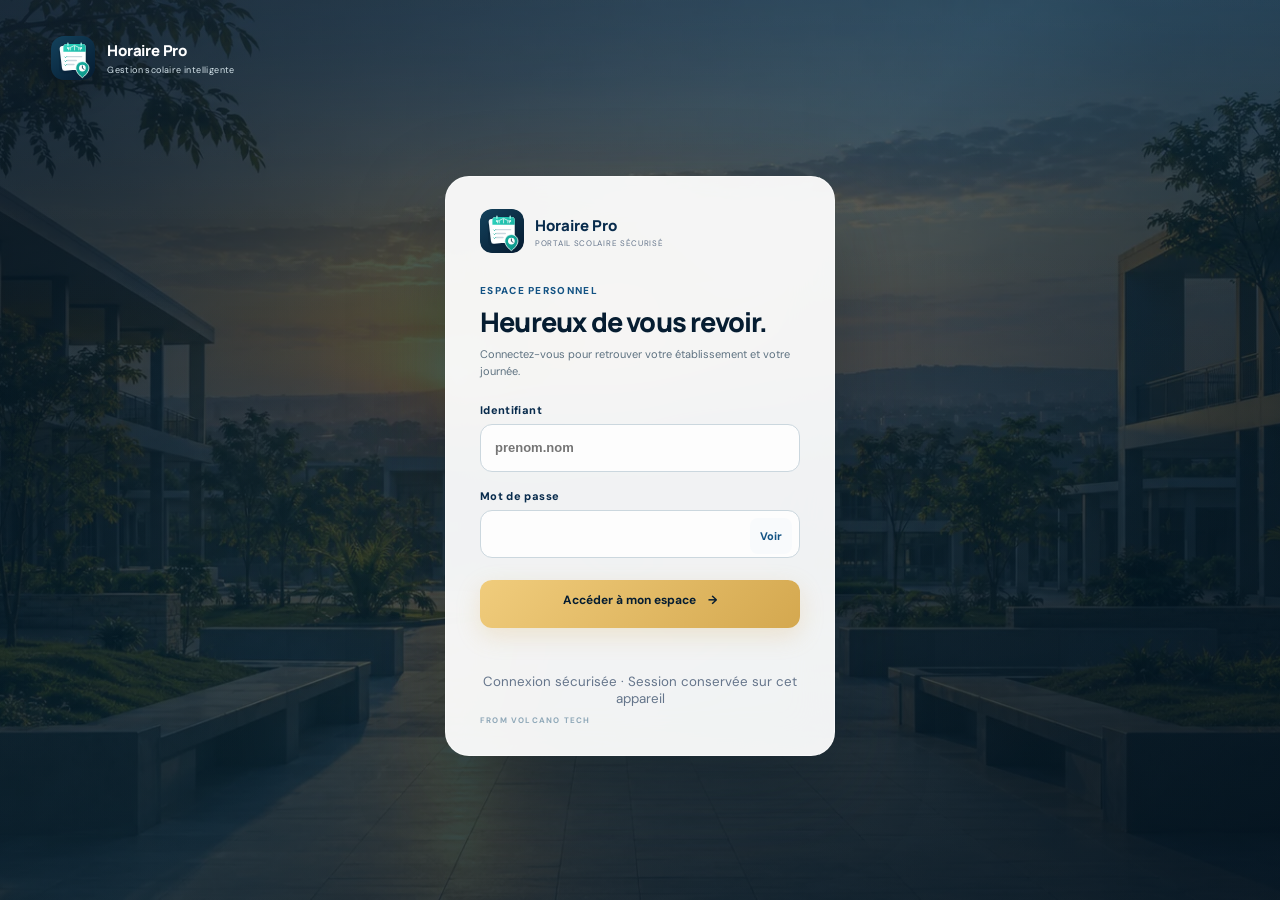
==== index.html @ 617048de "Refresh live inventory balances" ====
<!doctype html>
<html lang="fr">
<head>
  <meta charset="utf-8">
  <meta name="viewport" content="width=device-width, initial-scale=1, viewport-fit=cover">
  <meta name="theme-color" content="#0b3347">
  <meta name="description" content="Horaire Pro accompagne les établissements scolaires dans le suivi sécurisé des horaires, des enseignants et de l’intendance.">
  <meta name="robots" content="index,follow,max-image-preview:large">
  <link rel="canonical" href="https://horairepro.de/">
  <meta property="og:type" content="website">
  <meta property="og:locale" content="fr_CD">
  <meta property="og:site_name" content="Horaire Pro">
  <meta property="og:title" content="Horaire Pro · Gestion scolaire intelligente">
  <meta property="og:description" content="Horaires scolaires, suivi des enseignants et intendance dans une plateforme sécurisée.">
  <meta property="og:url" content="https://horairepro.de/">
  <meta property="og:image" content="https://horairepro.de/assets/login-campus-v1.webp">
  <meta name="twitter:card" content="summary_large_image">
  <title>Horaire Pro</title>
  <script>
    window.__pwaPageOpenedAt = Date.now();
    window.__pwaInstallPrompt = null;
    window.addEventListener("beforeinstallprompt", function (event) {
      event.preventDefault();
      window.__pwaInstallPrompt = event;
      window.dispatchEvent(new Event("horairepro-install-ready"));
    });
    window.addEventListener("appinstalled", function () { window.__pwaInstallPrompt = null; });
  </script>
  <link rel="icon" href="assets/favicon.svg" type="image/svg+xml">
  <link rel="manifest" href="manifest-v2.webmanifest">
  <link rel="stylesheet" href="assets/styles.css?v=25">
  <link rel="stylesheet" href="assets/intendance.css?v=26">
  <script type="application/ld+json">{"@context":"https://schema.org","@type":"SoftwareApplication","name":"Horaire Pro","url":"https://horairepro.de/","applicationCategory":"EducationalApplication","operatingSystem":"Web, Android, Windows, iOS","description":"Plateforme sécurisée de gestion des horaires scolaires et de l’intendance."}</script>
</head>
<body>
  <section class="loading-screen" id="loading-screen" aria-live="polite">
    <div class="loading-brand"><img src="assets/horaire-pro-logo.svg" alt=""><strong>Horaire Pro</strong><span>Préparation de votre espace…</span><i></i><small>From Volcano Tech</small></div>
  </section>

  <section class="auth-screen" id="auth-screen" hidden>
    <div class="auth-atmosphere" aria-hidden="true"></div>
    <div class="auth-corner-brand"><img src="assets/horaire-pro-logo.svg" alt=""><span><strong>Horaire Pro</strong><small>Gestion scolaire intelligente</small></span></div>
    <form class="login-card" id="login-form">
      <div class="login-brand-lockup"><img src="assets/horaire-pro-logo.svg" alt=""><div><strong>Horaire Pro</strong><small>Portail scolaire sécurisé</small></div></div>
      <span class="eyebrow">Espace personnel</span>
      <h2>Heureux de vous revoir.</h2>
      <p>Connectez-vous pour retrouver votre établissement et votre journée.</p>
      <label for="login-id">Identifiant</label>
      <input id="login-id" name="login" autocomplete="username" autocapitalize="none" placeholder="prenom.nom" required>
      <label for="login-password">Mot de passe</label>
      <div class="password-field">
        <input id="login-password" name="password" type="password" autocomplete="current-password" required>
        <button id="password-toggle" type="button" aria-label="Afficher le mot de passe">Voir</button>
      </div>
      <button class="primary-button wide login-button" type="submit">Accéder à mon espace <span>→</span></button>
      <div class="login-status" id="login-status" role="status" aria-live="polite"></div>
      <small class="privacy-note">Connexion sécurisée · Session conservée sur cet appareil</small>
      <small class="volcano-signature login-signature">From Volcano Tech</small>
    </form>
  </section>

  <div class="app-shell" id="app-shell" hidden>
    <aside class="sidebar" id="sidebar">
      <a class="brand" href="#dashboard" aria-label="Accueil">
        <span class="brand-mark" aria-hidden="true"><img src="assets/horaire-pro-logo.svg" alt=""></span>
        <span><strong>Horaire Pro</strong><small id="brand-context">Portail scolaire</small></span>
      </a>

      <label class="school-switcher" id="school-switcher-wrap" hidden>
        <span>Établissement actif</span>
        <select id="school-switcher" aria-label="Changer d’établissement"></select>
      </label>

      <div class="workspace-switcher" id="workspace-switcher" hidden aria-label="Choisir l’espace de travail">
        <span>Votre espace</span>
        <div><button type="button" data-workspace="teacher">♙ Professeur</button><button type="button" data-workspace="direction">◆ Direction</button></div>
      </div>

      <nav class="main-nav" aria-label="Navigation principale">
        <a href="#dashboard" data-view="dashboard" class="active"><span>⌂</span> Tableau de bord</a>
        <a href="#agenda" data-view="agenda" data-multi-school hidden data-schedule-access><span>▤</span> Agenda multi-écoles</a>
        <a href="#classes" data-view="classes" data-full-schedule data-schedule-access><span>▦</span> Horaire des classes</a>
        <a href="#teachers" data-view="teachers" data-schedule-access><span>♙</span> <b id="teacher-nav-label">Horaire des enseignants</b></a>
        <a href="#operations" data-view="operations" data-operations data-schedule-access><span>◉</span> Centre en direct</a>
        <a href="#changes" data-view="changes" data-scheduler data-schedule-access><span>⇄</span> Changements</a>
        <a href="#announcements" data-view="announcements"><span>◈</span> Annonces <b class="nav-badge" id="announcement-nav-badge" hidden>0</b></a>
        <a href="#assistant" data-view="assistant" data-schedule-access><span>✦</span> Assistant horaire</a>
        <a href="#stats" data-view="stats" data-management data-schedule-access><span>▥</span> Statistiques</a>
        <a href="#intendance" data-view="intendance" data-intendance hidden><span>◫</span> Intendance</a>
        <a href="#accounts" data-view="accounts" data-account-manager-only><span>◎</span> Comptes</a>
        <a href="#history" data-view="history" data-history data-schedule-access><span>◴</span> Années et versions</a>
        <a href="#documents" data-view="documents" data-management data-schedule-access><span>▤</span> Documents officiels</a>
        <a href="#settings" data-view="settings"><span>⚙</span> Paramètres</a>
      </nav>

      <div class="sidebar-footer">
        <div class="account-card">
          <span class="account-avatar" id="account-avatar">U</span>
          <span><strong id="account-name">Utilisateur</strong><small id="account-role">Compte sécurisé</small></span>
        </div>
        <button class="logout-button" id="logout-button" type="button">Se déconnecter</button>
        <button class="theme-button" id="theme-toggle" type="button" aria-label="Changer le thème">◐ <span>Mode sombre</span></button>
        <small id="sidebar-school-name">Établissement</small>
        <small class="volcano-signature">From Volcano Tech</small>
      </div>
    </aside>
    <button class="sidebar-backdrop" id="sidebar-backdrop" type="button" aria-label="Fermer le menu" hidden></button>

    <main class="main-content">
      <header class="topbar">
        <button class="menu-button" id="menu-button" type="button" aria-label="Ouvrir le menu">☰</button>
        <div class="topbar-title">
          <span class="eyebrow">Portail officiel</span>
          <h1 id="page-title">Tableau de bord</h1>
        </div>
        <label class="topbar-school-switcher" id="topbar-school-switcher-wrap" hidden>
          <span>Établissement</span>
          <select id="topbar-school-switcher" aria-label="Changer l’établissement actif"></select>
        </label>
        <div class="topbar-actions">
          <label class="global-search">
            <span aria-hidden="true">⌕</span>
            <input id="global-search" type="search" placeholder="Rechercher une classe ou un professeur…" autocomplete="off">
            <div class="search-results" id="search-results" hidden></div>
          </label>
          <button class="top-action" id="install-app-button" type="button" title="Installer l’application" hidden>＋<span>Installer</span></button>
          <button class="notification-button" id="notification-button" type="button" aria-label="Voir les notifications">◈<b id="notification-count" hidden>0</b></button>
          <div class="date-chip"><span id="today-label">Aujourd’hui</span><strong id="clock">--:--</strong></div>
        </div>
      </header>

      <div class="content-wrap">
        <div class="connectivity-banner" id="connectivity-banner" hidden></div>
        <section class="view active" id="view-dashboard" aria-labelledby="page-title">
          <div class="hero-card">
            <div class="hero-copy">
              <span class="hero-kicker"><i></i> Horaire officiel publié</span>
              <h2>Une semaine scolaire claire,<br><em>accessible partout.</em></h2>
              <p>Consultez les cours par classe ou par enseignant, suivez la période en cours et téléchargez les documents certifiés.</p>
              <div class="hero-actions">
                <button class="primary-button" id="primary-schedule-button" data-go="classes">Voir les horaires</button>
                <button class="secondary-button" data-go="documents" data-management>Documents PDF</button>
              </div>
            </div>
            <div class="hero-orbit" aria-hidden="true">
              <div class="orbit-ring ring-one"></div><div class="orbit-ring ring-two"></div>
              <div class="hero-badge"><span>2026</span><strong>2027</strong><small>Année scolaire</small></div>
            </div>
          </div>

          <div id="smart-focus" class="smart-focus"></div>


          <div class="stats-grid" id="stats-grid"></div>

          <div id="dashboard-alerts"></div>

          <article class="dashboard-module-card dashboard-intendance-card" id="dashboard-intendance-summary" hidden>
            <div class="dashboard-module-head"><div><span class="eyebrow">Intendance en direct</span><h3>Stocks et patrimoine</h3><p>Les indicateurs utiles de l’établissement, actualisés depuis le registre.</p></div><span class="dashboard-module-icon" aria-hidden="true">◫</span></div>
            <div id="dashboard-intendance-content" class="dashboard-module-content"><div class="dashboard-module-loading">Chargement des données d’intendance…</div></div>
            <footer><span>Consultation selon vos droits d’accès</span><button class="primary-button" type="button" data-go="intendance">Ouvrir l’Intendance</button></footer>
          </article>

          <article class="dashboard-module-card dashboard-hr-card" id="dashboard-hr-summary" hidden>
            <div class="dashboard-module-head"><div><span class="eyebrow">Suivi des enseignants</span><h3>Services attendus aujourd’hui</h3><p>Heures d’arrivée et de sortie prévues selon l’horaire officiel.</p></div><span class="dashboard-module-icon" aria-hidden="true">♙</span></div>
            <div id="dashboard-hr-content" class="dashboard-module-content"></div>
            <footer><span>Base de vérification pour le registre papier</span><button class="primary-button" type="button" data-go="teachers">Consulter les enseignants</button></footer>
          </article>

          <div class="dashboard-grid">
            <article class="panel live-panel">
              <div class="panel-heading">
                <div><span class="eyebrow">En direct</span><h3>Situation actuelle</h3></div>
                <span class="live-pill" id="live-pill"><i></i> Actualisé</span>
              </div>
              <div id="live-content" class="live-content"></div>
            </article>

            <article class="panel quick-panel" data-full-schedule>
              <div class="panel-heading"><div><span class="eyebrow">Accès rapide</span><h3>Consulter un horaire</h3></div></div>
              <div class="segmented" role="tablist">
                <button class="active" data-quick-type="class" type="button">Classe</button>
                <button data-quick-type="teacher" type="button">Enseignant</button>
              </div>
              <label class="select-label" for="quick-select">Sélection</label>
              <select id="quick-select"></select>
              <button class="primary-button wide" id="quick-open" type="button">Ouvrir l’horaire <span>→</span></button>
            </article>
          </div>

          <article class="panel week-preview">
            <div class="panel-heading">
              <div><span class="eyebrow">Vue d’ensemble</span><h3>Repères de la semaine</h3></div>
              <span class="muted" id="week-range"></span>
            </div>
            <div class="day-strip" id="day-strip"></div>
          </article>
        </section>

        <section class="view" id="view-agenda" data-multi-school hidden>
          <div class="section-intro">
            <div><span class="eyebrow">Tous vos établissements</span><h2>Agenda multi-écoles</h2><p>Consultez vos cours CAT et APN dans une chronologie unique, sans modifier l’établissement actif.</p></div>
          </div>
          <article class="panel platform-agenda" id="platform-agenda" hidden>
            <div class="platform-agenda-head">
              <div><span class="eyebrow">Vue personnelle multi-écoles</span><h3 id="agenda-date-title">Aujourd’hui</h3></div>
              <div class="date-navigation"><button id="agenda-prev" type="button" aria-label="Jour précédent">←</button><button id="agenda-today" type="button">Aujourd’hui</button><button id="agenda-next" type="button" aria-label="Jour suivant">→</button><button id="agenda-week" type="button">Semaine</button></div>
            </div>
            <div class="agenda-filter"><label>Filtrer l’agenda<select id="agenda-school-filter"><option value="all">Toutes les écoles</option></select></label><span id="agenda-sync-state"></span></div>
            <div id="aggregate-agenda-list" class="aggregate-agenda-list"></div>
          </article>
        </section>

        <section class="view" id="view-operations" data-operations>
          <div class="section-intro">
            <div><span class="eyebrow">Pilotage en temps réel</span><h2>Centre des opérations</h2><p>Visualisez les cours en cours, les enseignants disponibles et les changements du jour.</p></div>
            <span class="live-pill"><i></i> Données actualisées</span>
          </div>
          <div id="operations-kpis" class="stats-grid"></div>
          <div class="operations-layout">
            <article class="panel"><div class="panel-heading"><div><span class="eyebrow">Maintenant</span><h3>Activité de l’école</h3></div><span id="operations-period" class="period-badge"></span></div><div id="operations-live-grid" class="operations-grid"></div></article>
            <article class="panel"><div class="panel-heading"><div><span class="eyebrow">Disponibilités</span><h3>Enseignants libres</h3></div></div><div id="available-teachers" class="chip-cloud"></div></article>
          </div>
          <article class="panel timeline-panel"><div class="panel-heading"><div><span class="eyebrow">Aujourd’hui</span><h3>Chronologie des périodes</h3></div></div><div id="operations-timeline" class="operations-timeline"></div></article>
        </section>

        <section class="view" id="view-changes" data-scheduler>
          <div class="section-intro">
            <div><span class="eyebrow">Moteur de contrôle</span><h2>Changements intelligents</h2><p>Déplacez ou annulez une séance datée avec vérification automatique des collisions.</p></div>
            <span class="smart-badge">✦ Vérification instantanée</span>
          </div>
          <div class="changes-layout">
            <form class="panel smart-form" id="change-form">
              <div class="panel-heading"><div><span class="eyebrow">Nouvelle opération</span><h3>Simuler un changement</h3></div></div>
              <label>Rechercher un cours<input id="change-search" type="search" placeholder="Professeur, matière ou classe…"></label>
              <label>Séance source<select id="change-source" required></select></label>
              <div class="form-grid">
                <label>Date d’application<input id="change-date" type="date" required></label>
                <label>Action<select id="change-type"><option value="move">Déplacer</option><option value="cancel">Annuler</option></select></label>
                <label data-move-field>Nouveau jour<select id="change-day"></select></label>
                <label data-move-field>Nouvelle période<select id="change-period"></select></label>
              </div>
              <label>Motif<textarea id="change-reason" rows="3" placeholder="Réunion, indisponibilité, activité scolaire…"></textarea></label>
              <div class="form-actions"><button class="secondary-ink-button" id="analyze-change" type="button">Analyser</button><button class="primary-button" id="publish-change" type="submit" disabled>Publier le changement</button></div>
              <div id="change-analysis" class="analysis-box"></div>
            </form>
            <article class="panel"><div class="panel-heading"><div><span class="eyebrow">Registre</span><h3>Changements publiés</h3></div></div><div id="changes-list" class="activity-list"></div></article>
          </div>
        </section>

        <section class="view" id="view-announcements">
          <div class="section-intro">
            <div><span class="eyebrow">Communication scolaire</span><h2>Annonces et alertes</h2><p>Les informations qui vous concernent, avec confirmation de lecture.</p></div>
          </div>
          <form class="panel announcement-composer" id="announcement-form" data-scheduler>
            <div class="panel-heading"><div><span class="eyebrow">Direction</span><h3>Publier une annonce</h3></div></div>
            <div class="form-grid three"><label>Titre<input id="announcement-title" maxlength="140" required></label><label>Priorité<select id="announcement-level"><option value="info">Information</option><option value="important">Important</option><option value="urgent">Urgent</option></select></label><label>Destinataires<select id="announcement-audience"><option value="all">Tout le personnel</option><option value="teachers">Enseignants</option><option value="direction">Direction</option><option value="teacher">Un enseignant</option></select></label></div>
            <label id="announcement-teacher-wrap" hidden>Enseignant<select id="announcement-teacher"></select></label>
            <label>Message<textarea id="announcement-body" rows="4" maxlength="3000" required></textarea></label>
            <div class="form-actions"><button class="primary-button" type="submit">Publier maintenant</button></div>
          </form>
          <div id="announcements-list" class="announcement-grid"></div>
        </section>

        <section class="view" id="view-assistant">
          <div class="assistant-shell">
            <div class="assistant-hero"><span class="assistant-mark">✦</span><span class="eyebrow">Assistant contextuel</span><h2>Votre horaire répond.</h2><p>Cours actuel, prochaine séance, journée complète, disponibilités, annonces et changements publiés.</p></div>
            <div id="assistant-messages" class="assistant-messages"><div class="assistant-message bot"><span>✦</span><p>Bonjour. Je lis directement votre horaire publié. Essayez <strong>« Mon programme aujourd’hui »</strong>, <strong>« Mon prochain cours »</strong> ou <strong>« Mes changements »</strong>.</p></div></div>
            <div class="assistant-suggestions" id="assistant-suggestions"></div>
            <form id="assistant-form" class="assistant-input"><input id="assistant-query" autocomplete="off" placeholder="Posez votre question sur l’horaire…"><button type="submit">Envoyer <span>→</span></button></form>
          </div>
        </section>

        <section class="view" id="view-stats" data-management>
          <div class="section-intro"><div><span class="eyebrow">Analyse pédagogique</span><h2>Statistiques intelligentes</h2><p>Une lecture claire des charges, des journées et des regroupements.</p></div><button class="secondary-ink-button" id="export-stats" type="button">Exporter CSV</button></div>
          <div id="stats-kpis" class="stats-grid"></div>
          <div class="analytics-grid"><article class="panel"><div class="panel-heading"><div><span class="eyebrow">Enseignants</span><h3>Charges hebdomadaires</h3></div></div><div id="teacher-load-chart" class="bar-chart"></div></article><article class="panel"><div class="panel-heading"><div><span class="eyebrow">Semaine</span><h3>Activité par jour</h3></div></div><div id="day-load-chart" class="bar-chart"></div></article></div>
        </section>

        <section class="view" id="view-accounts" data-account-manager-only>
          <div class="section-intro"><div><span class="eyebrow">Sécurité</span><h2>Comptes et accès</h2><p>Contrôlez les accès sans exposer les mots de passe.</p></div><span class="security-chip">● RLS actif</span></div>
          <div class="account-kpis" id="account-kpis"></div>
          <form class="panel smart-form membership-form" id="membership-form"><div class="panel-heading"><div><span class="eyebrow">Nouvelle adhésion</span><h3>Inviter ou associer une personne</h3></div></div><div class="form-grid"><label>Adresse email<input id="membership-email" type="email" required></label><label>Nom complet<input id="membership-name" required></label><label>Référence enseignant<input id="membership-teacher-ref" placeholder="Obligatoire seulement pour un enseignant"></label><label>Fonction dans l’école<input id="membership-position" placeholder="Ex. Préfet, DE"></label></div><fieldset class="role-checks"><legend>Rôles dans cette école</legend><label><input type="checkbox" name="membership-role" value="teacher"> Enseignant — horaire personnel</label><label><input type="checkbox" name="membership-role" value="direction"> Direction — pilotage complet</label><label><input type="checkbox" name="membership-role" value="admin"> Admin — comptes et sécurité</label><label><input type="checkbox" name="membership-role" value="scheduler"> Planificateur — changements d’horaire</label><label><input type="checkbox" name="membership-role" value="viewer"> Consultation — horaires en lecture seule</label><label><input type="checkbox" name="membership-role" value="intendant"> Intendant — gestion des stocks et du patrimoine</label><label><input type="checkbox" name="membership-role" value="intendance_viewer"> Suivi Intendance — lecture seule</label></fieldset><div class="form-actions"><button class="primary-button" type="submit">Envoyer l’invitation</button><span id="membership-status"></span></div></form>
          <form class="panel smart-form membership-form" id="school-form" data-system-admin-only hidden><div class="panel-heading"><div><span class="eyebrow">Plateforme</span><h3>Ajouter un établissement</h3></div></div><div class="form-grid"><label>Nom officiel<input id="school-name" required></label><label>Nom court<input id="school-short-name" maxlength="20" required></label><label>Adresse<input id="school-address"></label><label>Première année scolaire<input id="school-year-label" placeholder="2027-2028"></label><label>Début<input id="school-year-start" type="date"></label><label>Fin<input id="school-year-end" type="date"></label></div><div class="form-actions"><button class="primary-button" type="submit">Créer l’établissement</button><span id="school-form-status"></span></div></form>
          <article class="panel"><div class="account-toolbar"><input id="account-search" type="search" placeholder="Rechercher un compte…"><select id="account-role-filter" aria-label="Filtrer par rôle"><option value="">Tous les rôles</option><option value="teacher">Enseignants</option><option value="direction">Direction</option><option value="admin">Administrateurs</option><option value="scheduler">Planificateurs</option><option value="viewer">Consultation seule</option><option value="intendant">Intendants</option><option value="intendance_viewer">Suivi Intendance</option></select><select id="account-status-filter" aria-label="Filtrer par état"><option value="">Tous les états</option><option value="active">Actifs</option><option value="inactive">Suspendus</option></select><span id="account-summary"></span></div><div id="accounts-table" class="accounts-table"></div></article>
          <article class="panel audit-panel"><div class="panel-heading"><div><span class="eyebrow">Traçabilité</span><h3>Journal des actions</h3></div></div><div id="audit-list" class="activity-list"></div></article>
        </section>

        <section class="view" id="view-history">
          <div class="section-intro"><div><span class="eyebrow">Conservation intégrale</span><h2>Années scolaires et versions</h2><p>Consultez les horaires publiés, archivés ou en préparation sans écraser l’historique.</p></div></div>
          <div id="year-tabs" class="year-tabs"></div>
          <div id="timetable-history" class="history-grid"></div>
          <form class="panel smart-form" id="academic-year-form" data-manager-only hidden><div class="panel-heading"><div><span class="eyebrow">Nouvelle période</span><h3>Créer une année scolaire</h3></div></div><div class="form-grid"><label>Libellé<input id="academic-year-label" placeholder="2027-2028" required></label><label>Début<input id="academic-year-start" type="date" required></label><label>Fin<input id="academic-year-end" type="date" required></label></div><label><input id="academic-year-current" type="checkbox"> Définir comme année actuelle</label><div class="form-actions"><button class="primary-button" type="submit">Créer l’année</button><span id="academic-year-status"></span></div></form>
          <form class="panel smart-form" id="clone-timetable-form" data-manager-only hidden><div class="panel-heading"><div><span class="eyebrow">Nouvelle base</span><h3>Dupliquer un horaire précédent</h3></div></div><div class="form-grid"><label>Horaire source<select id="clone-source"></select></label><label>Année cible<select id="clone-year"></select></label><label>Titre<input id="clone-title" value="Nouvel horaire" required></label></div><div class="form-actions"><button class="primary-button" type="submit">Créer la version indépendante</button><span id="clone-status"></span></div></form>
        </section>

        <section class="view" id="view-classes" data-full-schedule>
          <div class="section-intro">
            <div><span class="eyebrow">34 classes certifiées</span><h2>Horaire par classe</h2><p>Choisissez une classe pour afficher sa semaine complète.</p></div>
            <div class="entity-picker"><label for="class-select">Classe</label><select id="class-select"></select></div>
          </div>
          <div id="class-summary" class="summary-row"></div>
          <div id="class-schedule" class="schedule-host"></div>
        </section>

        <section class="view" id="view-teachers">
          <div class="section-intro">
            <div><span class="eyebrow" id="teacher-context-label">Équipe enseignante</span><h2>Horaire par enseignant</h2><p>Retrouvez les cours, regroupements et créneaux physiques de chaque professeur.</p></div>
            <div class="entity-picker"><label for="teacher-select">Enseignant</label><select id="teacher-select"></select></div>
          </div>
          <article class="panel jp-directory" id="jp-directory" hidden>
            <div class="jp-directory-head"><div><span class="eyebrow">Journées pédagogiques</span><h3>Disponibilité de l’équipe</h3><p>Filtrez l’équipe par JP et ouvrez directement l’horaire d’un enseignant.</p></div><strong id="jp-directory-count"></strong></div>
            <div class="jp-directory-days" id="jp-directory-days"></div>
            <div class="jp-directory-names" id="jp-directory-names"></div>
          </article>
          <div id="teacher-summary" class="summary-row"></div>
          <div id="teacher-schedule" class="schedule-host"></div>
          <div id="teacher-note"></div>
        </section>

        <section class="view" id="view-documents" data-management>
          <div class="section-intro">
            <div><span class="eyebrow">Source unique certifiée</span><h2>Documents officiels</h2><p>Téléchargez les quatre éditions issues exactement de la solution publiée.</p></div>
            <div class="certification-badge"><span>✓</span><div><strong>Certification PASS</strong><small id="document-solution"></small></div></div>
          </div>
          <div class="documents-grid" id="documents-grid"></div>
          <article class="panel integrity-panel">
            <div><span class="eyebrow">Intégrité</span><h3>Garantie de cohérence</h3><p>Les vues en ligne et les PDF proviennent de la même solution CP-SAT validée indépendamment.</p></div>
            <div class="integrity-list" id="integrity-list"></div>
          </article>
        </section>


        <section class="view intendance-view" id="view-intendance" data-intendance hidden>
          <div class="intendance-head">
            <div><span class="eyebrow">Centre de travail</span><h2>Intendance</h2><p>Stocks, mouvements, patrimoine et inventaires de l’établissement.</p></div>
            <div class="intendance-actions" data-intendance-write>
              <button class="secondary-ink-button" type="button" data-intendance-action="receipt">+ Entrée</button>
              <button class="primary-button" type="button" data-intendance-action="issue">− Sortie</button>
            </div>
          </div>
          <div class="intendance-offline" id="intendance-offline" hidden>Mode hors ligne : dernières données synchronisées, saisie suspendue.</div>
          <nav class="intendance-tabs" id="intendance-tabs" aria-label="Sections de l’intendance">
            <button type="button" data-intendance-tab="overview" class="active">Vue d’ensemble</button>
            <button type="button" data-intendance-tab="stock">Stock</button>
            <button type="button" data-intendance-tab="receipts">Entrées</button>
            <button type="button" data-intendance-tab="issues">Sorties</button>
            <button type="button" data-intendance-tab="assets">Patrimoine</button>
            <button type="button" data-intendance-tab="locations">Locaux</button>
            <button type="button" data-intendance-tab="inventories">Inventaires</button>
            <button type="button" data-intendance-tab="forecasts">Prévisions</button>
            <button type="button" data-intendance-tab="reports">Rapports</button>
            <button type="button" class="intendance-refresh-tab" data-intendance-refresh aria-label="Actualiser les stocks et les mouvements">↻ Actualiser</button>
          </nav>
          <div class="intendance-content" id="intendance-content"><div class="intendance-loading">Chargement de l’intendance…</div></div>
        </section>

        <section class="view" id="view-settings">
          <div class="section-intro"><div><span class="eyebrow">Préférences</span><h2>Mon compte</h2><p>Personnalisez votre expérience et protégez votre accès.</p></div></div>
          <div class="settings-grid">
            <article class="panel profile-panel"><span class="profile-large" id="settings-avatar">U</span><h3 id="settings-name">Utilisateur</h3><p id="settings-role"></p><button class="secondary-ink-button" id="settings-install" type="button" hidden>Installer l’application</button><button class="secondary-ink-button" id="enable-notifications" type="button">Activer les notifications</button><button class="secondary-ink-button" id="export-calendar" type="button">Ajouter à mon calendrier</button></article>
            <article class="panel lesson-alert-panel" id="lesson-alert-panel"><div class="panel-heading"><div><span class="eyebrow">Assistant ponctualité</span><h3>Alarme avant chaque cours</h3></div><span class="lesson-alert-state" id="lesson-alert-state">Inactive</span></div><p>Le téléphone vous prévient avant le début du cours. Lorsque Horaire Pro est ouvert, l’assistant annonce aussi le cours à voix haute.</p><label class="lesson-alert-toggle"><input id="lesson-alert-enabled" type="checkbox"><span></span><strong>Activer l’alarme de cours</strong></label><label>Délai avant le cours<select id="lesson-alert-lead"><option value="1">1 minute</option><option value="2" selected>2 minutes</option><option value="5">5 minutes</option><option value="10">10 minutes</option></select></label><label class="lesson-alert-toggle"><input id="lesson-alert-voice" type="checkbox" checked><span></span><strong>Annonce vocale quand l’application est ouverte</strong></label><small id="lesson-alert-detail">Disponible pour les comptes liés à un enseignant.</small></article>
            <form class="panel smart-form" id="password-form"><div class="panel-heading"><div><span class="eyebrow">Sécurité</span><h3>Changer mon mot de passe</h3></div></div><label>Nouveau mot de passe<div class="password-field"><input id="new-password" type="password" minlength="10" autocomplete="new-password" required><button type="button" data-password-visibility="new-password" aria-label="Afficher le nouveau mot de passe">Voir</button></div></label><label>Confirmer le mot de passe<div class="password-field"><input id="confirm-password" type="password" minlength="10" autocomplete="new-password" required><button type="button" data-password-visibility="confirm-password" aria-label="Afficher la confirmation du mot de passe">Voir</button></div></label><p class="privacy-note">Vous pouvez conserver le mot de passe reçu et le remplacer ici quand vous le souhaitez.</p><button class="primary-button" type="submit">Mettre à jour</button><div id="password-status" class="login-status"></div></form>
          </div>
        </section>
      </div>
    </main>
  </div>

  <nav class="mobile-bottom-nav" id="mobile-bottom-nav" aria-label="Accès rapide mobile"></nav>
  <button class="page-scroll-toggle" id="page-scroll-toggle" type="button" hidden aria-label="Descendre dans la page"><span aria-hidden="true">↓</span></button>

  <div class="school-modal" id="school-modal" hidden><div class="school-modal-card"><img src="assets/horaire-pro-logo.svg" alt=""><span class="eyebrow">Vos établissements</span><h2>Choisissez votre espace</h2><p>Vous pourrez changer d’école à tout moment sans vous reconnecter.</p><div id="school-modal-list" class="school-modal-list"></div></div></div>
  <div class="school-modal" id="workspace-modal" hidden><div class="school-modal-card workspace-choice-card"><span class="choice-mark">HP</span><span class="eyebrow">Double fonction détectée</span><h2>Comment voulez-vous travailler ?</h2><p>Votre compte possède une fonction de direction et un horaire d’enseignant. Vous pourrez changer d’espace à tout moment.</p><div class="workspace-choices"><button type="button" data-workspace-choice="teacher"><span>♙</span><strong>Mon espace enseignant</strong><small>Mes cours, mon prochain créneau et mes annonces</small></button><button type="button" data-workspace-choice="direction"><span>◆</span><strong id="workspace-direction-label">Espace Direction</strong><small>École en direct, comptes, classes et documents</small></button></div></div></div>
  <div class="school-modal" id="membership-modal" hidden><form class="school-modal-card smart-form" id="membership-edit-form"><span class="eyebrow">Adhésion à l’établissement</span><h2 id="membership-edit-name">Gérer un membre</h2><input id="membership-edit-user" type="hidden"><input id="membership-edit-id" type="hidden"><label>Référence enseignant<input id="membership-edit-teacher"></label><label>Fonction dans l’école<input id="membership-edit-position" placeholder="Ex. Préfet, DE"></label><fieldset class="role-checks"><legend>Rôles autorisés</legend><label><input type="checkbox" name="membership-edit-role" value="teacher"> Enseignant</label><label><input type="checkbox" name="membership-edit-role" value="direction"> Direction</label><label><input type="checkbox" name="membership-edit-role" value="admin"> Admin</label><label><input type="checkbox" name="membership-edit-role" value="scheduler"> Planificateur</label><label><input type="checkbox" name="membership-edit-role" value="viewer"> Consultation seule</label><label><input type="checkbox" name="membership-edit-role" value="intendant"> Intendant</label><label><input type="checkbox" name="membership-edit-role" value="intendance_viewer"> Suivi Intendance</label></fieldset><div class="credential-reset"><div><strong>Accès au compte</strong><small>Crée un nouveau mot de passe initial. L’utilisateur pourra le conserver ou le remplacer librement dans Mon compte.</small></div><button class="secondary-ink-button" id="membership-reset-password" type="button">Réinitialiser le mot de passe</button></div><div class="one-time-secret" id="membership-temporary-password" hidden><span>Mot de passe initial — affiché une seule fois</span><div><code id="membership-temporary-password-value"></code><button type="button" id="membership-copy-password">Copier</button></div></div><div class="form-actions membership-edit-actions"><button class="secondary-ink-button danger" id="membership-remove" type="button">Retirer de l’école</button><button class="secondary-ink-button" id="membership-edit-close" type="button">Fermer</button><button class="primary-button" type="submit">Enregistrer</button></div><div id="membership-edit-status" class="login-status"></div></form></div>


  <dialog class="intendance-dialog" id="intendance-dialog"><form method="dialog" class="intendance-dialog-card" id="intendance-dialog-form"><header><div><span class="eyebrow" id="intendance-dialog-kicker">Intendance</span><h2 id="intendance-dialog-title">Nouvelle opération</h2></div><button type="button" id="intendance-dialog-close" aria-label="Fermer">×</button></header><div id="intendance-dialog-body"></div><div class="intendance-dialog-actions"><button class="secondary-ink-button" type="button" id="intendance-dialog-cancel">Annuler</button><button class="primary-button" type="submit" id="intendance-dialog-submit">Enregistrer</button></div><div class="login-status" id="intendance-dialog-status"></div></form></dialog>

  <dialog class="pwa-install-dialog" id="pwa-install-dialog"><form method="dialog"><button class="pwa-install-close" type="submit" aria-label="Fermer">×</button><img src="assets/icon-pro-192.png" alt=""><span class="eyebrow">Application mobile</span><h2>Installer Horaire Pro</h2><p id="pwa-install-status">Chrome vérifie l’application et prépare l’installation sécurisée.</p><div class="pwa-install-progress"><i id="pwa-install-progress-bar"></i></div><small id="pwa-install-detail">Cette préparation peut prendre jusqu’à 30 secondes lors de la première installation.</small><button class="primary-button" id="pwa-install-confirm" type="button" disabled>Préparation par Chrome…</button></form></dialog>

  <aside class="lesson-alert-onboarding" id="lesson-alert-onboarding" hidden role="dialog" aria-modal="true" aria-labelledby="lesson-alert-onboarding-title"><div class="lesson-alert-onboarding-icon">◉</div><div><span class="eyebrow">Assistant ponctualité</span><h2 id="lesson-alert-onboarding-title">Ne manquez plus le début d’un cours</h2><p>Horaire Pro vous avertira automatiquement deux minutes avant chaque cours, même lorsque l’application est fermée.</p><small>Une seule autorisation est nécessaire sur ce téléphone.</small><div><button class="secondary-ink-button" id="lesson-alert-later" type="button">Plus tard</button><button class="primary-button" id="lesson-alert-approve" type="button">Autoriser les alertes</button></div></div></aside>
  <aside class="app-update-banner" id="app-update-banner" hidden role="status" aria-live="assertive"><span>↻</span><div><strong>Une nouvelle version est disponible</strong><small>Vos données sont conservées. Actualisez pour profiter des améliorations.</small></div><button type="button" id="apply-app-update">Mettre à jour maintenant</button><button type="button" id="dismiss-app-update" aria-label="Plus tard">×</button></aside>
  <div class="toast" id="toast" role="status" aria-live="polite"></div>
  <script src="assets/supabase.min.js" defer></script>
  <script src="config.js" defer></script>
  <script src="assets/platform.js?v=25" defer></script>
  <script src="assets/smart.js?v=25" defer></script>
  <script src="assets/intendance.js?v=26" defer></script>
  <script src="assets/app.js?v=26" defer></script>
</body>
</html>
---- assets/styles.css ----
@import url('https://fonts.googleapis.com/css2?family=DM+Sans:wght@400;500;600;700&family=Manrope:wght@600;700;800&display=swap');

:root {
  --navy-950: #061d31;
  --navy-900: #082b4c;
  --navy-800: #0b3c66;
  --navy-700: #135384;
  --blue-100: #e7f1fa;
  --gold: #d4a84f;
  --gold-soft: #f7ead0;
  --green: #15876e;
  --green-soft: #e1f5ef;
  --ink: #122033;
  --muted: #65758b;
  --line: #dbe3ec;
  --surface: #ffffff;
  --canvas: #f4f7fb;
  --soft: #f8fafc;
  --shadow: 0 18px 50px rgba(8, 43, 76, .09);
  --shadow-sm: 0 8px 25px rgba(8, 43, 76, .07);
  --radius: 20px;
  --sidebar: 276px;
}

* { box-sizing: border-box; }
html { scroll-behavior: smooth; max-width: 100%; overflow-x: hidden; overscroll-behavior: none; }
body {
  margin: 0;
  background: var(--canvas);
  color: var(--ink);
  font-family: "DM Sans", system-ui, sans-serif;
  -webkit-font-smoothing: antialiased;
  max-width: 100%; overflow-x: hidden; overscroll-behavior-y: none;
}
.app-shell,.main-content,.content-wrap{overscroll-behavior-y:none}
button, input, select { font: inherit; }
button, a, select { -webkit-tap-highlight-color: transparent; }
a { color: inherit; text-decoration: none; }

.app-shell { min-height: 100vh; }
.sidebar {
  position: fixed;
  inset: 0 auto 0 0;
  width: var(--sidebar);
  display: flex;
  flex-direction: column;
  z-index: 50;
  padding: 28px 20px 20px;
  background:
    radial-gradient(circle at 20% 85%, rgba(212, 168, 79, .12), transparent 28%),
    linear-gradient(165deg, var(--navy-800), var(--navy-950) 75%);
  color: #fff;
  box-shadow: 10px 0 40px rgba(3, 25, 44, .12);
}
.brand { display: flex; align-items: center; gap: 13px; padding: 0 9px 26px; }
.brand-mark {
  width: 48px; height: 48px; border-radius: 15px;
  display: grid; place-items: center;
  background: linear-gradient(135deg, #f2ca78, var(--gold));
  color: var(--navy-950); font-family: Manrope, sans-serif; font-size: 14px; font-weight: 800;
  box-shadow: 0 9px 25px rgba(212, 168, 79, .24);
}
.brand strong { display: block; font: 800 17px Manrope, sans-serif; letter-spacing: -.3px; }
.brand small { color: #b9ccdc; display: block; margin-top: 4px; font-size: 11px; }
.main-nav { display: grid; gap: 6px; }
.main-nav a {
  display: flex; gap: 13px; align-items: center; padding: 13px 14px; border-radius: 12px;
  color: #c7d6e3; font-size: 14px; font-weight: 600; transition: .2s ease;
}
.main-nav a span { width: 22px; text-align: center; font-size: 19px; }
.main-nav a:hover { color: #fff; background: rgba(255,255,255,.07); transform: translateX(2px); }
.main-nav a.active { color: #fff; background: rgba(255,255,255,.12); box-shadow: inset 3px 0 var(--gold); }
.sidebar-card {
  margin-top: auto; padding: 17px; border: 1px solid rgba(255,255,255,.12); border-radius: 16px;
  background: rgba(255,255,255,.06); backdrop-filter: blur(8px);
}
.sidebar-card strong { display: block; margin: 7px 0 11px; font-size: 11px; overflow-wrap: anywhere; }
.status-line { display: flex; align-items: center; gap: 7px; color: #cfe7dc; font-size: 11px; }
.status-line i, .hero-kicker i, .live-pill i { width: 7px; height: 7px; background: #48d7a9; border-radius: 50%; box-shadow: 0 0 0 4px rgba(72,215,169,.13); }
.sidebar-footer { padding: 16px 8px 0; display: grid; gap: 14px; color: #8ca6bb; }
.sidebar-footer small { font-size: 10px; }
.theme-button { border: 0; background: transparent; color: #c7d6e3; text-align: left; padding: 0; cursor: pointer; }

.main-content { margin-left: var(--sidebar); min-height: 100vh; min-width: 0; }
.topbar {
  height: 92px; padding: 0 34px; display: flex; align-items: center; gap: 24px;
  position: sticky; top: 0; z-index: 40; background: rgba(244,247,251,.88); backdrop-filter: blur(14px);
  border-bottom: 1px solid rgba(219,227,236,.8);
}
.menu-button { display: none; border: 0; background: transparent; font-size: 24px; color: var(--navy-900); }
.topbar-title { min-width: 215px; }
.eyebrow { color: var(--navy-700); font-size: 10px; font-weight: 800; letter-spacing: 1.3px; text-transform: uppercase; }
.topbar h1 { margin: 3px 0 0; font: 800 21px Manrope, sans-serif; letter-spacing: -.5px; }
.topbar-actions { margin-left: auto; display: flex; gap: 13px; align-items: center; }
.global-search { position: relative; width: min(380px, 33vw); }
.global-search > span { position: absolute; left: 15px; top: 10px; font-size: 21px; color: #77889c; }
.global-search input {
  width: 100%; border: 1px solid var(--line); border-radius: 13px; background: #fff;
  padding: 12px 14px 12px 43px; outline: none; color: var(--ink); box-shadow: 0 4px 14px rgba(8,43,76,.03);
}
.global-search input:focus { border-color: var(--navy-700); box-shadow: 0 0 0 3px rgba(19,83,132,.1); }
.search-results {
  position: absolute; inset: 51px 0 auto; max-height: 360px; overflow: auto; padding: 8px;
  border: 1px solid var(--line); border-radius: 14px; background: #fff; box-shadow: var(--shadow); z-index: 90;
}
.search-result { display: flex; align-items: center; gap: 11px; padding: 10px; border-radius: 9px; cursor: pointer; }
.search-result:hover { background: var(--blue-100); }
.search-result span:first-child { display: grid; place-items: center; width: 34px; height: 34px; border-radius: 9px; background: var(--blue-100); color: var(--navy-700); font-weight: 800; }
.search-result strong { display: block; font-size: 13px; }
.search-result small { color: var(--muted); }
.date-chip { padding: 9px 14px; border-left: 1px solid var(--line); min-width: 112px; }
.date-chip span, .date-chip strong { display: block; }
.date-chip span { color: var(--muted); font-size: 10px; }
.date-chip strong { margin-top: 2px; color: var(--navy-900); }

.content-wrap { padding: 30px 34px 50px; max-width: 1600px; margin: 0 auto; }
.view { display: none; animation: enter .35s ease; }
.view.active { display: block; }
@keyframes enter { from { opacity: 0; transform: translateY(8px); } to { opacity: 1; transform: none; } }

.hero-card {
  min-height: 302px; position: relative; overflow: hidden; display: flex; align-items: center;
  padding: 43px 52px; border-radius: 26px; color: #fff;
  background:
    linear-gradient(90deg, rgba(5,33,56,.98), rgba(9,65,106,.94)),
    var(--navy-900);
  box-shadow: 0 25px 60px rgba(8,43,76,.18);
}
.hero-card::after { content: ""; position: absolute; inset: 0; opacity: .13; background-image: linear-gradient(rgba(255,255,255,.2) 1px, transparent 1px), linear-gradient(90deg, rgba(255,255,255,.2) 1px, transparent 1px); background-size: 38px 38px; mask-image: linear-gradient(90deg, transparent 30%, #000); }
.hero-copy { position: relative; z-index: 2; max-width: 650px; }
.hero-kicker { display: flex; align-items: center; gap: 9px; color: #d5e7f4; font-size: 12px; font-weight: 700; }
.hero-copy h2 { margin: 18px 0 12px; font: 800 clamp(30px,4vw,48px)/1.08 Manrope, sans-serif; letter-spacing: -1.7px; }
.hero-copy h2 em { color: #f0c96f; font-style: normal; }
.hero-copy p { max-width: 585px; color: #c5d6e3; line-height: 1.65; font-size: 15px; }
.topbar-school-switcher{margin-left:auto;display:grid;grid-template-columns:auto minmax(112px,190px);align-items:center;gap:8px;padding:7px 9px 7px 11px;border:1px solid var(--line);border-radius:12px;background:var(--surface);box-shadow:0 4px 14px rgba(8,43,76,.04)}
.topbar-school-switcher[hidden]{display:none}.topbar-school-switcher span{color:var(--muted);font-size:8px;font-weight:800;letter-spacing:.6px;text-transform:uppercase}.topbar-school-switcher select{min-width:0;width:100%;border:0;outline:0;color:var(--navy-900);background:transparent;font:800 10px Manrope,sans-serif;cursor:pointer}.topbar-school-switcher+.topbar-actions{margin-left:0}.school-switching .main-content{cursor:progress}.school-switching .topbar-school-switcher,.school-switching .school-switcher{opacity:.68}
body.dark .topbar-school-switcher{background:var(--surface)}
@media(max-width:760px){.topbar-school-switcher{margin-left:auto;grid-template-columns:1fr;width:min(132px,38vw);padding:8px 9px}.topbar-school-switcher span{display:none}.topbar-school-switcher select{font-size:9px;text-overflow:ellipsis}.topbar-school-switcher+.topbar-actions{margin-left:0}}
.hero-actions { display: flex; gap: 11px; margin-top: 25px; }
.primary-button, .secondary-button {
  border: 0; border-radius: 12px; padding: 12px 18px; font-weight: 700; cursor: pointer; transition: .2s ease;
}
.primary-button { color: var(--navy-950); background: linear-gradient(135deg, #f0cc7c, var(--gold)); box-shadow: 0 8px 24px rgba(212,168,79,.22); }
.primary-button:hover { transform: translateY(-2px); box-shadow: 0 11px 30px rgba(212,168,79,.28); }
.secondary-button { color: #fff; border: 1px solid rgba(255,255,255,.25); background: rgba(255,255,255,.08); }
.hero-orbit { position: absolute; right: 9%; width: 230px; height: 230px; z-index: 1; }
.orbit-ring { position: absolute; inset: 0; border: 1px solid rgba(255,255,255,.18); border-radius: 50%; }
.ring-two { inset: 25px; border-color: rgba(240,201,111,.28); }
.hero-badge { position: absolute; inset: 55px; border-radius: 50%; display: grid; place-content: center; text-align: center; background: rgba(255,255,255,.09); border: 1px solid rgba(255,255,255,.18); backdrop-filter: blur(10px); box-shadow: inset 0 0 35px rgba(255,255,255,.06); }
.hero-badge span, .hero-badge strong { font: 800 20px Manrope, sans-serif; line-height: 1; }
.hero-badge strong { color: #f0c96f; font-size: 27px; }
.hero-badge small { color: #c5d6e3; font-size: 9px; margin-top: 7px; }

.stats-grid { display: grid; grid-template-columns: repeat(4,1fr); gap: 16px; margin: 22px 0; }
.stat-card { padding: 19px 21px; background: var(--surface); border: 1px solid var(--line); border-radius: var(--radius); box-shadow: var(--shadow-sm); display: flex; align-items: center; gap: 15px; }
.stat-icon { width: 46px; height: 46px; display: grid; place-items: center; border-radius: 13px; color: var(--navy-800); background: var(--blue-100); font-size: 20px; }
.stat-card:nth-child(3) .stat-icon { background: var(--green-soft); color: var(--green); }
.stat-card:nth-child(4) .stat-icon { background: var(--gold-soft); color: #9a6e18; }
.stat-card strong { display: block; font: 800 24px Manrope, sans-serif; letter-spacing: -.7px; }
.stat-card small { color: var(--muted); font-size: 11px; }

.dashboard-grid { display: grid; grid-template-columns: 1.65fr 1fr; gap: 18px; }
.dashboard-module-card{margin:0 0 18px;padding:20px;border:1px solid var(--line);border-radius:20px;background:linear-gradient(145deg,var(--surface),color-mix(in srgb,var(--blue-100) 28%,var(--surface)));box-shadow:var(--shadow-sm)}.dashboard-module-head{display:flex;align-items:flex-start;justify-content:space-between;gap:18px}.dashboard-module-head h3{margin:4px 0 2px;font:800 19px Manrope,sans-serif}.dashboard-module-head p{margin:0;color:var(--muted);font-size:10px}.dashboard-module-icon{width:44px;height:44px;display:grid;place-items:center;flex:0 0 auto;border-radius:14px;color:#fff;background:linear-gradient(145deg,var(--navy-700),#0b7b83);box-shadow:0 9px 22px rgba(12,77,103,.2);font-size:18px}.dashboard-module-content{margin-top:16px}.dashboard-module-loading,.dashboard-module-empty{padding:18px;border:1px dashed var(--line);border-radius:13px;color:var(--muted);background:var(--surface);font-size:10px;text-align:center}.dashboard-module-card>footer{display:flex;align-items:center;justify-content:space-between;gap:14px;margin-top:16px;padding-top:14px;border-top:1px solid var(--line)}.dashboard-module-card>footer>span{color:var(--muted);font-size:9px}.dashboard-module-card>footer .primary-button{width:auto;margin:0;padding:10px 14px}.dashboard-module-kpis{display:grid;grid-template-columns:repeat(4,minmax(0,1fr));gap:9px}.dashboard-module-kpis>div{padding:13px 14px;border:1px solid var(--line);border-radius:13px;background:var(--surface)}.dashboard-module-kpis strong,.dashboard-module-kpis small{display:block}.dashboard-module-kpis strong{font:800 20px Manrope,sans-serif}.dashboard-module-kpis small{margin-top:2px;color:var(--muted);font-size:8px;font-weight:800;text-transform:uppercase}.dashboard-module-kpis .warn strong{color:#a76318}.dashboard-intendance-grid{display:grid;grid-template-columns:1fr 1fr;gap:12px;margin-top:12px}.dashboard-intendance-grid>section{padding:13px;border:1px solid var(--line);border-radius:14px;background:var(--surface)}.dashboard-intendance-grid h4{margin:0 0 9px;font:800 11px Manrope,sans-serif}.dashboard-stock-row,.dashboard-movement-row{display:flex;align-items:center;justify-content:space-between;gap:10px;padding:8px 0;border-top:1px solid var(--line)}.dashboard-stock-row strong,.dashboard-stock-row small,.dashboard-movement-row strong,.dashboard-movement-row small{display:block}.dashboard-stock-row strong,.dashboard-movement-row strong{font-size:9px}.dashboard-stock-row small,.dashboard-movement-row small{margin-top:2px;color:var(--muted);font-size:7px}.dashboard-stock-row b{font-size:9px;text-align:right}.dashboard-movement-row{justify-content:flex-start}.dashboard-movement-row>span{width:29px;height:29px;display:grid;place-items:center;border-radius:9px;color:var(--green);background:var(--green-soft);font-weight:900}.dashboard-hr-card{background:radial-gradient(circle at 92% 0,rgba(212,168,79,.15),transparent 30%),linear-gradient(145deg,var(--surface),color-mix(in srgb,var(--blue-100) 25%,var(--surface)))}.hr-service-list{display:grid;grid-template-columns:1fr 1fr;gap:8px;margin-top:12px}.hr-service-list article{display:grid;grid-template-columns:36px minmax(0,1fr) auto;align-items:center;gap:9px;padding:10px;border:1px solid var(--line);border-radius:12px;background:var(--surface)}.hr-service-list article>span{width:36px;height:36px;display:grid;place-items:center;border-radius:10px;color:#fff;background:var(--navy-700);font-size:9px;font-weight:900}.hr-service-list strong,.hr-service-list small{display:block;overflow:hidden;text-overflow:ellipsis;white-space:nowrap}.hr-service-list strong{font-size:9px}.hr-service-list small{margin-top:3px;color:var(--muted);font-size:7px}.hr-service-list em{padding:5px 7px;border-radius:20px;color:#2a735f;background:var(--green-soft);font-size:7px;font-style:normal;font-weight:900}.hr-service-list em.termine{color:var(--muted);background:var(--soft)}.hr-service-list em.a-venir{color:#936718;background:var(--gold-soft)}
.panel { background: var(--surface); border: 1px solid var(--line); border-radius: var(--radius); box-shadow: var(--shadow-sm); padding: 24px; }
.panel-heading { display: flex; align-items: flex-start; justify-content: space-between; gap: 20px; margin-bottom: 21px; }
.panel-heading h3 { margin: 4px 0 0; font: 800 18px Manrope, sans-serif; }
.live-pill { display: flex; align-items: center; gap: 8px; color: var(--green); background: var(--green-soft); border-radius: 30px; padding: 7px 11px; font-size: 10px; font-weight: 800; }
.live-row { display: grid; grid-template-columns: 95px 1fr auto; gap: 16px; align-items: center; padding: 15px; border-radius: 14px; background: var(--soft); border: 1px solid #edf1f5; }
.live-row + .live-row { margin-top: 10px; }
.live-time { color: var(--navy-700); font-weight: 800; font-size: 12px; }
.live-row strong { display: block; font-size: 13px; }
.live-row small { color: var(--muted); }
.live-count { border-radius: 10px; background: var(--blue-100); color: var(--navy-700); padding: 7px 10px; font-size: 10px; font-weight: 800; }
.empty-state { padding: 28px; text-align: center; color: var(--muted); border: 1px dashed var(--line); border-radius: 14px; }
.segmented { display: grid; grid-template-columns: 1fr 1fr; padding: 4px; background: var(--soft); border-radius: 11px; margin-bottom: 20px; }
.segmented button { border: 0; background: transparent; color: var(--muted); padding: 9px; border-radius: 8px; cursor: pointer; font-weight: 700; }
.segmented button.active { color: var(--navy-900); background: #fff; box-shadow: 0 3px 12px rgba(8,43,76,.08); }
.select-label, .entity-picker label { display: block; color: var(--muted); font-size: 10px; font-weight: 800; text-transform: uppercase; letter-spacing: 1px; margin: 0 0 7px 3px; }
select { width: 100%; padding: 12px 38px 12px 13px; border: 1px solid var(--line); border-radius: 11px; background: var(--surface); color: var(--ink); outline: 0; }
select:focus { border-color: var(--navy-700); }
.wide { width: 100%; margin-top: 12px; display: flex; justify-content: center; gap: 12px; }
.week-preview { margin-top: 18px; }
.muted { color: var(--muted); font-size: 12px; }
.day-strip { display: grid; grid-template-columns: repeat(6,1fr); gap: 10px; }
.day-pill { padding: 14px 10px; text-align: center; border: 1px solid var(--line); border-radius: 13px; background: var(--soft); }
.day-pill strong, .day-pill span { display: block; }
.day-pill strong { margin: 5px 0; font: 800 18px Manrope, sans-serif; }
.day-pill span { color: var(--muted); font-size: 10px; }
.day-pill small{display:block;min-height:13px;margin-top:6px;color:var(--navy-700);font-size:8px;font-weight:800;line-height:1.4}
.day-pill.today { border-color: var(--gold); background: var(--gold-soft); color: var(--navy-900); }

.section-intro { display: flex; align-items: flex-end; justify-content: space-between; gap: 28px; margin-bottom: 22px; min-width: 0; }
.section-intro > * { min-width: 0; }
.section-intro h2 { margin: 5px 0 7px; font: 800 30px Manrope, sans-serif; letter-spacing: -1px; }
.section-intro p { margin: 0; color: var(--muted); }
.entity-picker { width: min(360px, 100%); padding: 13px; background: var(--surface); border: 1px solid var(--line); border-radius: 15px; box-shadow: var(--shadow-sm); }
.summary-row { display: grid; grid-template-columns: repeat(3, minmax(0,1fr)); gap: 12px; margin-bottom: 15px; }
#teacher-summary{grid-template-columns:repeat(4,minmax(0,1fr))}
.summary-card { padding: 16px 18px; border: 1px solid var(--line); border-radius: 15px; background: var(--surface); }
.summary-card small { display: block; color: var(--muted); font-size: 10px; text-transform: uppercase; letter-spacing: .9px; }
.summary-card strong { display: block; margin-top: 4px; color: var(--navy-900); font: 800 17px Manrope, sans-serif; }
.schedule-host { min-width: 0; max-width: 100%; border: 1px solid #cfdae2; border-radius: 20px; background: var(--surface); box-shadow: 0 16px 46px rgba(6,43,66,.09); overflow: hidden; }
.schedule-scroll { overflow-x: auto; }
.schedule-table { width: 100%; min-width: 980px; border-collapse: separate; border-spacing: 0; table-layout: fixed; }
.schedule-table th { position: sticky; top: 0; z-index: 2; background: linear-gradient(135deg,var(--navy-950),var(--navy-800)); color: #fff; padding: 15px 10px; font:800 10px Manrope,sans-serif;letter-spacing:.45px;text-align:center;text-transform:uppercase; }
.schedule-table th:first-child { width: 102px; }
.schedule-table td { height: 87px; padding: 7px; border-right: 1px solid var(--line); border-bottom: 1px solid var(--line); vertical-align: top; }
.schedule-table tr:last-child td { border-bottom: 0; }
.schedule-table td:last-child, .schedule-table th:last-child { border-right: 0; }
.period-cell { position:sticky;left:0;z-index:1;background:#f3f7f9; color: var(--navy-900);text-align:center;box-shadow:5px 0 12px rgba(8,43,76,.035) }
.period-cell strong { display: block; font: 800 13px Manrope, sans-serif; }
.period-cell small { display: block; margin-top: 4px; color: var(--muted); font-size: 9px; line-height: 1.35; }
.lesson { height: 100%; min-height: 73px; padding: 10px; border-left: 3px solid var(--navy-700); border-radius: 9px; background: var(--blue-100); }
.lesson + .lesson { margin-top: 6px; }
.lesson strong { display: block; font-size: 12px; line-height: 1.3; }
.lesson span { display: block; margin-top: 6px; color: var(--muted); font-size: 10px; line-height: 1.3; }
.lesson.is-live { border-color: var(--gold); background: var(--gold-soft); box-shadow: inset 0 0 0 1px rgba(212,168,79,.28); }
.free-slot { display: grid; place-items: center; min-height: 73px; color: #778a97; background: repeating-linear-gradient(135deg,#f7f9fa,#f7f9fa 7px,#f2f5f7 7px,#f2f5f7 14px); border:1px dashed #d9e1e6;border-radius: 9px; font-size: 9px; font-weight: 850; letter-spacing: .7px; }
.free-slot.messe { background: var(--green-soft); color: var(--green); }
.free-slot.pedagogical{padding:8px;color:#785715;background:linear-gradient(135deg,#fff8e8,#f8ecd0);border-color:#e4c875;text-align:center;line-height:1.35;letter-spacing:.3px}
.recess-row td{height:auto!important;padding:0!important;border-right:0!important;background:#e9f2f4!important}.recess-bar{display:flex;align-items:center;justify-content:center;gap:12px;min-height:34px;color:#24586a;background:linear-gradient(90deg,#edf5f6,#dbeaed,#edf5f6);font:800 9px Manrope,sans-serif;letter-spacing:1.4px;text-transform:uppercase}.recess-bar span{width:23px;height:1px;background:#8bb3bd}.recess-bar small{color:#587985;font-size:8px;letter-spacing:.3px;text-transform:none}
.schedule-mobile { display: none; padding: 13px; }
.mobile-day { border: 1px solid var(--line); border-radius: 14px; overflow: hidden; margin-bottom: 12px; }
.mobile-day h4 { margin: 0; padding: 12px 14px; background: var(--navy-900); color: #fff; }
.mobile-period { display: grid; grid-template-columns: 70px 1fr; gap: 10px; padding: 10px; border-bottom: 1px solid var(--line); }
.mobile-period:last-child { border-bottom: 0; }
.mobile-period > strong { color: var(--navy-700); font-size: 11px; }
.notice { margin-top: 14px; padding: 15px 17px; border: 1px solid #efcf8c; border-radius: 13px; background: #fff8e9; color: #75530d; font-size: 12px; }

.certification-badge { display: flex; align-items: center; gap: 12px; border: 1px solid #b9e5d7; background: var(--green-soft); padding: 12px 15px; border-radius: 15px; color: var(--green); }
.certification-badge > span { width: 31px; height: 31px; display: grid; place-items: center; color: #fff; background: var(--green); border-radius: 50%; font-weight: 800; }
.certification-badge strong, .certification-badge small { display: block; }
.certification-badge small { margin-top: 2px; font-size: 9px; }
.documents-grid { display: grid; grid-template-columns: repeat(2,1fr); gap: 16px; }
.document-card { padding: 23px; display: grid; grid-template-columns: auto 1fr auto; gap: 16px; align-items: center; background: var(--surface); border: 1px solid var(--line); border-radius: var(--radius); box-shadow: var(--shadow-sm); transition: .2s ease; }
.document-card:hover { transform: translateY(-3px); box-shadow: var(--shadow); border-color: #bdcad8; }
.document-icon { width: 48px; height: 56px; display: grid; place-items: center; border-radius: 10px; background: #fff0ee; color: #b7382d; font-weight: 800; font-size: 11px; }
.document-card h3 { margin: 0 0 7px; font: 800 15px Manrope, sans-serif; text-transform: capitalize; }
.document-meta { display: flex; gap: 10px; color: var(--muted); font-size: 10px; }
.download-button { width: 38px; height: 38px; display: grid; place-items: center; border-radius: 10px; color: #fff; background: var(--navy-800); font-size: 18px; }
.integrity-panel { margin-top: 18px; display: flex; justify-content: space-between; gap: 40px; align-items: center; }
.integrity-panel h3 { margin: 5px 0 8px; }
.integrity-panel p { margin: 0; color: var(--muted); }
.integrity-list { min-width: 320px; display: grid; grid-template-columns: 1fr 1fr; gap: 8px; }
.integrity-item { padding: 9px 12px; border-radius: 9px; background: var(--green-soft); color: var(--green); font-size: 10px; font-weight: 800; }
.toast { position: fixed; left: 50%; bottom: 25px; transform: translate(-50%,30px); z-index: 100; padding: 11px 16px; border-radius: 10px; background: var(--navy-950); color: #fff; opacity: 0; pointer-events: none; transition: .25s ease; box-shadow: var(--shadow); font-size: 12px; }
.toast.show { opacity: 1; transform: translate(-50%,0); }

body.dark { --ink:#e6eef7; --muted:#9caec1; --line:#263c50; --surface:#10293e; --canvas:#091d2e; --soft:#0d2336; --blue-100:#173c59; --green-soft:#123d39; --gold-soft:#443821; }
body.dark .topbar { background: rgba(9,29,46,.9); }
body.dark .global-search input, body.dark select, body.dark .search-results { background: #10293e; color: var(--ink); }
body.dark .schedule-table th, body.dark .mobile-day h4 { background: #061d31; }

@media (max-width: 1180px) {
  :root { --sidebar: 235px; }
  .sidebar { padding-inline: 15px; }
  .hero-orbit { right: 4%; opacity: .65; }
  .stats-grid { grid-template-columns: repeat(2,1fr); }
  .documents-grid { grid-template-columns: 1fr; }
}
@media (max-width: 900px) {
  .sidebar { transform: translateX(-102%); transition: transform .25s ease; width: 280px; }
  .sidebar.open { transform: none; }
  .main-content { margin-left: 0; }
  .menu-button { display: block; }
  .topbar { padding: 0 19px; }
  .content-wrap { padding: 22px 19px 45px; }
  .dashboard-grid { grid-template-columns: 1fr; }
  .global-search { width: min(320px,42vw); }
  .date-chip { display: none; }
  .hero-card { padding-inline: 32px; }
  .hero-orbit { display: none; }
  .section-intro { align-items: stretch; flex-direction: column; }
  .entity-picker { width: 100%; }
  .integrity-panel { align-items: flex-start; flex-direction: column; }
  .integrity-list { min-width: 0; width: 100%; }
}
@media (max-width: 640px) {
  .topbar { height: 76px; gap: 12px; }
  .topbar-title { min-width: 0; }
  .topbar-title .eyebrow { display: none; }
  .topbar h1 { font-size: 17px; white-space: nowrap; }
  .global-search { width: 45px; }
  .topbar-actions { display: none; }
  .global-search input { width: 45px; color: transparent; padding-inline: 0; cursor: pointer; }
  .global-search input:focus { position: fixed; z-index: 110; top: 12px; left: 12px; width: calc(100vw - 24px); height: 51px; color: var(--ink); padding-left: 43px; }
  .global-search:focus-within > span { position: fixed; z-index: 111; top: 23px; left: 27px; }
  .global-search:focus-within .search-results { position: fixed; z-index: 110; top: 68px; left: 12px; right: 12px; width: auto; }
  .content-wrap { padding: 15px 12px 35px; }
  .hero-card { min-height: 350px; padding: 30px 23px; align-items: flex-start; }
  .hero-copy h2 { font-size: 32px; }
  .hero-actions { flex-direction: column; }
  .hero-actions button { width: 100%; }
  .stats-grid { grid-template-columns: 1fr 1fr; gap: 10px; }
  .stat-card { padding: 14px; gap: 10px; }
  .stat-icon { width: 38px; height: 38px; }
  .stat-card strong { font-size: 19px; }
  .panel { padding: 18px; }
  .live-row { grid-template-columns: 72px 1fr; }
  .live-count { display: none; }
  .day-strip { grid-template-columns: repeat(3,1fr); }
  .section-intro h2 { font-size: 25px; }
  .summary-row, #teacher-summary { grid-template-columns: 1fr; gap: 8px; }
  .schedule-scroll { display: none; }
  .schedule-mobile { display: block; }
  .documents-grid { gap: 11px; }
  .document-card { grid-template-columns: auto 1fr auto; padding: 16px; gap: 11px; }
  .document-icon { width: 39px; height: 46px; }
  .integrity-list { grid-template-columns: 1fr; }
}

@media print {
  .sidebar, .topbar, .hero-card, .stats-grid, .dashboard-grid, .week-preview { display:none!important; }
  .main-content { margin:0; }
  .content-wrap { padding:0; }
  .view { display:none!important; }
  .view.active { display:block!important; }
  .schedule-host { box-shadow:none; }
}

/* Authentification et compte */
[hidden] { display: none !important; }
.auth-screen{position:relative;isolation:isolate;min-height:100vh;min-height:100dvh;display:grid;place-items:center;overflow:hidden;padding:clamp(74px,8vh,110px) 22px 42px;background:#061b2a url("login-campus-v1.webp") center/cover no-repeat}
.auth-screen::before{content:"";position:absolute;z-index:-1;inset:0;background:linear-gradient(135deg,rgba(3,20,34,.82),rgba(5,43,62,.56) 47%,rgba(2,20,34,.79)),radial-gradient(circle at 50% 38%,transparent,rgba(2,15,25,.33) 70%)}
.auth-atmosphere{position:absolute;z-index:-1;inset:0;background:linear-gradient(180deg,rgba(255,255,255,.04),transparent 26%,rgba(3,18,28,.24));pointer-events:none}
.auth-corner-brand{position:absolute;top:clamp(20px,4vh,38px);left:clamp(22px,4vw,58px);display:flex;align-items:center;gap:12px;color:#fff}.auth-corner-brand img{width:44px;height:44px;border-radius:13px;box-shadow:0 10px 28px rgba(0,0,0,.24)}.auth-corner-brand strong,.auth-corner-brand small{display:block}.auth-corner-brand strong{font:800 15px Manrope,sans-serif;letter-spacing:-.2px}.auth-corner-brand small{margin-top:3px;color:#d5e4eb;font-size:9px;letter-spacing:.4px}
.login-card{width:min(390px,calc(100vw - 28px));padding:32px 34px 27px;border:1px solid rgba(255,255,255,.52);border-radius:24px;background:rgba(255,255,255,.94);box-shadow:0 32px 90px rgba(0,18,30,.38);backdrop-filter:blur(22px) saturate(135%);animation:login-enter .5s cubic-bezier(.2,.8,.2,1)}
@keyframes login-enter{from{opacity:0;transform:translateY(14px) scale(.985)}to{opacity:1;transform:none}}
.login-brand-lockup{display:flex;align-items:center;gap:11px;margin-bottom:24px}.login-brand-lockup img{width:42px;height:42px;border-radius:12px}.login-brand-lockup strong,.login-brand-lockup small{display:block}.login-brand-lockup strong{color:var(--navy-950);font:800 13px Manrope,sans-serif}.login-brand-lockup small{margin-top:2px;color:var(--muted);font-size:8px}
.login-card h2{margin:8px 0 8px;color:var(--navy-950);font:800 27px/1.12 Manrope,sans-serif;letter-spacing:-.8px}
.login-card>p{margin:0 0 22px;color:#5e7281;font-size:11px;line-height:1.6}
.login-card label { display:block; margin:17px 0 7px; color:var(--navy-900); font-size:11px; font-weight:800; letter-spacing:.35px; }
.login-card input{width:100%;height:48px;padding:0 14px;border:1px solid #cbd7de;border-radius:12px;color:#102c3e;background:rgba(255,255,255,.88);font:600 13px Inter,sans-serif;outline:none;transition:.18s ease}
.login-card input:focus { border-color:var(--navy-700); box-shadow:0 0 0 3px rgba(10,66,104,.1); }
.password-field { position:relative; }
.password-field input { padding-right:65px; }
.password-field button { position:absolute; right:8px; top:8px; height:36px; padding:0 10px; border:0; color:var(--navy-700); background:var(--soft); border-radius:8px; font-size:11px; font-weight:800; cursor:pointer; }
.page-scroll-toggle{position:fixed;z-index:44;left:50%;bottom:22px;width:44px;height:44px;display:grid;place-items:center;border:1px solid rgba(255,255,255,.52);border-radius:50%;color:#fff;background:linear-gradient(145deg,var(--navy-700),#0c6d78);box-shadow:0 12px 34px rgba(5,42,65,.28);opacity:0;pointer-events:none;transform:translate(-50%,12px) scale(.9);transition:opacity .22s ease,transform .22s ease;backdrop-filter:blur(12px)}.page-scroll-toggle[hidden]{display:none}.page-scroll-toggle.visible{opacity:.96;pointer-events:auto;transform:translate(-50%,0) scale(1)}.page-scroll-toggle span{font-size:20px;line-height:1;transition:transform .2s ease}.page-scroll-toggle[data-direction="up"] span{transform:translateY(-1px)}
.login-button{height:48px;margin-top:22px;border-radius:12px;font-size:12px}
.login-status { min-height:20px; margin-top:13px; color:#b7382d; font-size:12px; text-align:center; }
.login-status.success { color:var(--green); }
.privacy-note { display:block; margin-top:12px; color:var(--muted); text-align:center; }
.account-card { display:grid; grid-template-columns:36px 1fr; gap:9px; align-items:center; padding:10px; border-radius:11px; background:rgba(255,255,255,.08); }
.account-avatar { width:36px; height:36px; display:grid; place-items:center; border-radius:10px; color:var(--navy-950); background:var(--gold); font-weight:900; }
.account-card strong,.account-card small { display:block; overflow:hidden; text-overflow:ellipsis; white-space:nowrap; }
.account-card strong { color:#fff; font-size:10px; }
.account-card small { margin-top:2px; color:#aebfce; font-size:8px; }
.logout-button { width:100%; margin:7px 0; padding:9px 11px; border:1px solid rgba(255,255,255,.14); border-radius:9px; color:#dae5ed; background:transparent; font-size:10px; font-weight:700; cursor:pointer; }
.logout-button:hover { background:rgba(255,255,255,.08); }

@media(max-width:620px){.auth-screen{align-items:end;padding:82px 14px max(22px,env(safe-area-inset-bottom));background-position:56% center}.auth-screen::before{background:linear-gradient(180deg,rgba(3,20,34,.48),rgba(3,22,35,.66) 42%,rgba(2,17,28,.92))}.auth-corner-brand{top:22px;left:20px}.login-card{padding:25px 22px 21px;border-radius:22px}.login-brand-lockup{margin-bottom:18px}.login-card h2{font-size:24px}.privacy-note{font-size:8px}}

/* CAT Smart V2 — Premium operations experience */
.main-nav { overflow-y: auto; min-height: 0; scrollbar-width: thin; scrollbar-color: rgba(255,255,255,.16) transparent; }
.main-nav a { position: relative; padding-block: 11px; }
.main-nav a span { font-size: 17px; }
.main-nav .nav-badge { margin-left: auto; min-width: 19px; height: 19px; display: grid; place-items: center; border-radius: 20px; color: var(--navy-950); background: var(--gold); font-size: 9px; }
.sidebar-card { margin-top: 12px; }
.sidebar-footer { gap: 8px; padding-top: 10px; }
.top-action,.notification-button { height: 42px; border: 1px solid var(--line); border-radius: 12px; color: var(--navy-800); background: var(--surface); box-shadow: 0 4px 14px rgba(8,43,76,.04); cursor: pointer; }
.top-action { padding: 0 13px; display: flex; align-items: center; gap: 7px; font-size: 11px; font-weight: 800; }
.top-action.ready { border-color: #d9b35e; box-shadow: 0 0 0 3px rgba(212,168,79,.12); }
.notification-button { position: relative; width: 42px; font-size: 17px; }
.notification-button b { position: absolute; top: -5px; right: -5px; min-width: 18px; height: 18px; display: grid; place-items: center; border-radius: 20px; color: #fff; background: #d94b42; border: 2px solid var(--canvas); font-size: 8px; }

.smart-focus { display: grid; grid-template-columns: 2fr 1fr; gap: 15px; margin: 22px 0 0; }
.focus-card { position: relative; overflow: hidden; display: flex; align-items: center; gap: 16px; min-height: 112px; padding: 21px 23px; border: 1px solid var(--line); border-radius: var(--radius); background: var(--surface); box-shadow: var(--shadow-sm); }
.focus-card.focus-main { color: #fff; border: 0; background: linear-gradient(125deg,#0c416c,#0f6887); box-shadow: 0 15px 35px rgba(8,43,76,.18); }
.focus-card.focus-main::after { content:""; position:absolute; width:190px; height:190px; right:-70px; top:-70px; border:1px solid rgba(255,255,255,.16); border-radius:50%; box-shadow:0 0 0 32px rgba(255,255,255,.04); }
.focus-icon,.focus-mini-icon { position: relative; z-index:1; flex:0 0 auto; width:52px; height:52px; display:grid; place-items:center; border-radius:16px; color:var(--navy-950); background:var(--gold); font-size:20px; font-weight:900; }
.focus-mini-icon { color:var(--navy-700); background:var(--blue-100); }
.focus-icon.pulse { animation: smartPulse 1.8s infinite; }
@keyframes smartPulse { 50% { box-shadow:0 0 0 10px rgba(212,168,79,.13); } }
.focus-card div { position:relative; z-index:1; min-width:0; }
.focus-card small { display:block; color:var(--muted); font-size:9px; font-weight:800; letter-spacing:1px; text-transform:uppercase; }
.focus-main small,.focus-main p { color:#c9dce9; }
.focus-card strong { display:block; margin:4px 0; font:800 18px Manrope,sans-serif; }
.focus-card p { margin:0; color:var(--muted); font-size:11px; }
.focus-card > button { position:relative; z-index:2; margin-left:auto; border:1px solid rgba(255,255,255,.22); border-radius:10px; padding:10px 13px; color:#fff; background:rgba(255,255,255,.08); font-size:10px; font-weight:800; cursor:pointer; }
.smart-alert-row { display:grid; grid-template-columns:repeat(2,1fr); gap:12px; margin-bottom:20px; }
.smart-alert-row button { display:grid; grid-template-columns:auto 1fr auto; align-items:center; gap:12px; padding:14px 16px; text-align:left; border:1px solid #ead49f; border-radius:14px; color:var(--ink); background:linear-gradient(135deg,#fffaf0,#fff); cursor:pointer; }
.smart-alert-row button > span { width:35px; height:35px; display:grid; place-items:center; border-radius:10px; color:#8a6114; background:var(--gold-soft); }
.smart-alert-row strong,.smart-alert-row small { display:block; }
.smart-alert-row small { margin-top:2px; color:var(--muted); }

.smart-badge,.security-chip,.period-badge { display:inline-flex; align-items:center; gap:7px; padding:9px 13px; border:1px solid #bce2d7; border-radius:30px; color:var(--green); background:var(--green-soft); font-size:10px; font-weight:800; }
.operations-layout { display:grid; grid-template-columns:1.7fr 1fr; gap:18px; }
.operations-grid { display:grid; grid-template-columns:repeat(2,minmax(0,1fr)); gap:10px; max-height:520px; overflow:auto; }
.operations-grid article { display:flex; gap:11px; align-items:center; padding:12px; border:1px solid var(--line); border-radius:13px; background:var(--soft); }
.operations-grid article > span { width:36px; height:36px; display:grid; place-items:center; border-radius:10px; color:var(--navy-700); background:var(--blue-100); font-weight:900; }
.operations-grid strong,.operations-grid small { display:block; }
.operations-grid strong { font-size:12px; }.operations-grid small { margin-top:3px; color:var(--muted); font-size:9px; }
.chip-cloud { display:flex; flex-wrap:wrap; gap:8px; max-height:520px; overflow:auto; }
.chip-cloud span { padding:8px 10px; border:1px solid var(--line); border-radius:10px; background:var(--soft); font-size:9px; font-weight:700; }
.timeline-panel { margin-top:18px; }
.operations-timeline { display:grid; grid-template-columns:repeat(7,1fr); gap:9px; }
.timeline-step { padding:12px 9px; border:1px solid var(--line); border-radius:12px; background:var(--soft); text-align:center; }
.timeline-step.active { border-color:#d3aa53; background:var(--gold-soft); transform:translateY(-3px); }
.timeline-step span,.timeline-step strong,.timeline-step small { display:block; }.timeline-step span{font-weight:900}.timeline-step small{color:var(--muted);font-size:8px}.timeline-step i{display:block;height:4px;margin:8px 0;border-radius:5px;background:linear-gradient(90deg,var(--navy-700) var(--fill),var(--line) var(--fill));}

.changes-layout { display:grid; grid-template-columns:minmax(420px,1.05fr) 1fr; gap:18px; align-items:start; }
.smart-form label { display:block; margin:14px 0 0; color:var(--navy-900); font-size:10px; font-weight:800; }
.smart-form input,.smart-form select,.smart-form textarea,.announcement-composer input,.announcement-composer select,.announcement-composer textarea,.account-toolbar input { width:100%; margin-top:6px; padding:12px 13px; border:1px solid var(--line); border-radius:11px; color:var(--ink); background:var(--surface); outline:none; font:500 12px "DM Sans",sans-serif; }
.smart-form input:focus,.smart-form select:focus,.smart-form textarea:focus,.announcement-composer input:focus,.announcement-composer select:focus,.announcement-composer textarea:focus { border-color:var(--navy-700); box-shadow:0 0 0 3px rgba(19,83,132,.09); }
.form-grid { display:grid; grid-template-columns:repeat(2,1fr); gap:0 12px; }.form-grid.three{grid-template-columns:1.4fr .7fr .9fr;}
.form-actions { display:flex; justify-content:flex-end; gap:10px; margin-top:18px; }
.secondary-ink-button { padding:11px 15px; border:1px solid var(--line); border-radius:11px; color:var(--navy-800); background:var(--surface); font-size:11px; font-weight:800; cursor:pointer; }
.analysis-box { margin-top:15px; }
.analysis-success,.analysis-error { display:flex; gap:12px; padding:14px; border:1px solid #b9e5d7; border-radius:13px; color:var(--green); background:var(--green-soft); }
.analysis-error { color:#a43d34; border-color:#f0c2bd; background:#fff1ef; }
.analysis-success > span,.analysis-error > span { flex:0 0 auto; width:30px; height:30px; display:grid; place-items:center; border-radius:50%; color:#fff; background:currentColor; }
.analysis-success strong,.analysis-error strong { font-size:12px; }.analysis-success p,.analysis-error p{margin:3px 0 0;font-size:10px;}
.suggestions { margin-top:10px; }.suggestions small{display:block;margin-bottom:7px;color:var(--muted)}.suggestions button{margin:0 6px 6px 0;padding:7px 9px;border:1px solid var(--line);border-radius:8px;color:var(--navy-700);background:var(--surface);font-size:9px;cursor:pointer;}
.activity-list { display:grid; gap:9px; max-height:650px; overflow:auto; }
.activity-item { display:grid; grid-template-columns:auto 1fr auto auto; gap:11px; align-items:center; padding:12px; border:1px solid var(--line); border-radius:13px; background:var(--soft); }
.activity-icon { width:35px; height:35px; display:grid; place-items:center; border-radius:10px; color:var(--navy-700); background:var(--blue-100); font-weight:900; }
.activity-item strong,.activity-item p,.activity-item small{display:block}.activity-item strong{font-size:11px}.activity-item p{margin:2px 0;color:var(--muted);font-size:9px}.activity-item small{color:var(--muted);font-size:8px}.activity-item>button{border:0;background:transparent;color:#b83f35;font-size:18px;cursor:pointer}.status-tag{padding:5px 8px;border-radius:20px;color:var(--green);background:var(--green-soft);font-size:8px;font-weight:800;text-transform:uppercase}.activity-item.cancelled{opacity:.62;}

.announcement-composer { margin-bottom:18px; }
.announcement-grid { display:grid; grid-template-columns:repeat(2,1fr); gap:14px; }
.announcement-card { position:relative; padding:20px; border:1px solid var(--line); border-radius:var(--radius); background:var(--surface); box-shadow:var(--shadow-sm); }
.announcement-card.unread { border-color:#d7b45f; box-shadow:0 12px 34px rgba(212,168,79,.12); }
.announcement-card.urgent { border-left:4px solid #d94b42; }.announcement-card.important{border-left:4px solid var(--gold);}.announcement-card.info{border-left:4px solid var(--navy-700);}
.announcement-top { display:grid; grid-template-columns:auto 1fr auto; gap:11px; align-items:start; }.announcement-top>span{width:36px;height:36px;display:grid;place-items:center;border-radius:10px;color:var(--navy-700);background:var(--blue-100);font-weight:900}.announcement-top small{color:var(--muted);font-size:8px;text-transform:uppercase}.announcement-top h3{margin:3px 0;font:800 15px Manrope,sans-serif}.announcement-top i{padding:5px 8px;border-radius:20px;color:#8a6114;background:var(--gold-soft);font-size:8px;font-style:normal;font-weight:800}.announcement-card>p{color:var(--muted);font-size:12px;line-height:1.6}.announcement-footer{display:flex;justify-content:space-between;align-items:center;padding-top:12px;border-top:1px solid var(--line);color:var(--muted);font-size:9px}.announcement-footer button{border:0;color:var(--navy-700);background:transparent;font-weight:800;cursor:pointer}

.assistant-shell { max-width:950px; margin:0 auto; border:1px solid var(--line); border-radius:28px; overflow:hidden; background:var(--surface); box-shadow:0 24px 70px rgba(8,43,76,.13); }
.assistant-hero { padding:38px 40px 25px; text-align:center; color:#fff; background:radial-gradient(circle at 50% -30%,rgba(212,168,79,.42),transparent 40%),linear-gradient(135deg,var(--navy-950),#0c557c); }
.assistant-mark { width:54px;height:54px;display:grid;place-items:center;margin:0 auto 12px;border:1px solid rgba(255,255,255,.24);border-radius:17px;color:var(--gold);background:rgba(255,255,255,.08);font-size:24px}.assistant-hero .eyebrow{color:#c5d8e5}.assistant-hero h2{margin:8px 0;font:800 30px Manrope,sans-serif}.assistant-hero p{margin:0;color:#c4d5e1;font-size:12px}
.assistant-messages { height:360px; overflow:auto; padding:24px; background:linear-gradient(#f9fbfd,#fff); }.assistant-message{display:flex;gap:9px;align-items:flex-start;max-width:78%;margin-bottom:13px}.assistant-message.user{margin-left:auto;flex-direction:row-reverse}.assistant-message>span{flex:0 0 auto;width:31px;height:31px;display:grid;place-items:center;border-radius:9px;color:#fff;background:var(--navy-800);font-size:9px}.assistant-message p{margin:0;padding:11px 13px;border:1px solid var(--line);border-radius:4px 14px 14px;background:#fff;font-size:12px;line-height:1.55;white-space:normal}.assistant-message.user p{color:#fff;border:0;border-radius:14px 4px 14px 14px;background:var(--navy-700)}
.assistant-suggestions{display:flex;gap:7px;padding:0 24px 12px;overflow:auto}.assistant-suggestions button{white-space:nowrap;padding:7px 10px;border:1px solid var(--line);border-radius:20px;color:var(--navy-700);background:var(--surface);font-size:9px;cursor:pointer}.assistant-input{display:flex;gap:9px;padding:16px 20px;border-top:1px solid var(--line)}.assistant-input input{flex:1;padding:13px 15px;border:1px solid var(--line);border-radius:12px;outline:none}.assistant-input button{padding:0 18px;border:0;border-radius:12px;color:var(--navy-950);background:var(--gold);font-weight:800;cursor:pointer}

.analytics-grid { display:grid; grid-template-columns:1fr 1fr; gap:18px; }.bar-chart{display:grid;gap:10px;max-height:610px;overflow:auto}.bar-row{display:grid;grid-template-columns:145px 1fr 35px;gap:10px;align-items:center}.bar-row strong,.bar-row small{display:block;white-space:nowrap;overflow:hidden;text-overflow:ellipsis}.bar-row strong{font-size:9px}.bar-row small{color:var(--muted);font-size:8px}.bar-row i{height:8px;border-radius:8px;background:var(--soft);overflow:hidden}.bar-row i span{display:block;height:100%;border-radius:8px;background:linear-gradient(90deg,var(--navy-700),#1e8cab)}.bar-row b{text-align:right;font-size:10px}
.account-toolbar { display:flex;align-items:center;gap:15px;margin-bottom:15px}.account-toolbar input{max-width:390px;margin:0}.account-toolbar span{margin-left:auto;color:var(--muted);font-size:10px}.accounts-table{display:grid;gap:2px}.account-table-head,.account-table-row{display:grid;grid-template-columns:1.5fr 1fr .7fr .5fr .6fr;gap:12px;align-items:center;padding:11px 13px}.account-table-head{color:var(--muted);background:var(--soft);border-radius:9px;font-size:8px;text-transform:uppercase;letter-spacing:.7px}.account-table-row{border-bottom:1px solid var(--line);font-size:10px}.account-table-row>span:first-child{display:flex;align-items:center;gap:9px}.account-table-row i{width:30px;height:30px;display:grid;place-items:center;border-radius:9px;color:var(--navy-700);background:var(--blue-100);font-style:normal;font-weight:900}.account-table-row code{font-size:9px}.account-table-row b{padding:5px 7px;border-radius:20px;text-align:center;font-size:8px}.account-table-row b.active{color:var(--green);background:var(--green-soft)}.account-table-row b.suspended{color:#a43d34;background:#fff1ef}.account-table-row button{padding:7px 9px;border:1px solid var(--line);border-radius:8px;color:var(--navy-700);background:var(--surface);font-size:8px;cursor:pointer}.audit-panel{margin-top:18px}
.settings-grid{display:grid;grid-template-columns:.7fr 1.3fr;gap:18px}.profile-panel{text-align:center}.profile-large{width:78px;height:78px;display:grid;place-items:center;margin:0 auto 14px;border-radius:24px;color:var(--navy-950);background:linear-gradient(135deg,#f3d38f,var(--gold));font:900 28px Manrope,sans-serif}.profile-panel h3{margin:5px}.profile-panel p{color:var(--muted);font-size:11px}.profile-panel button{width:100%;margin-top:8px}.lesson.is-changed{border-color:var(--gold);background:var(--gold-soft)}.lesson strong i{float:right;padding:2px 5px;border-radius:5px;color:#8a6114;background:#fff;font-size:7px;font-style:normal;text-transform:uppercase}

body.dark .focus-card,body.dark .announcement-card,body.dark .assistant-shell,body.dark .assistant-message p,body.dark .top-action,body.dark .notification-button,body.dark .smart-form input,body.dark .smart-form select,body.dark .smart-form textarea,body.dark .announcement-composer input,body.dark .announcement-composer select,body.dark .announcement-composer textarea,body.dark .account-toolbar input{background:var(--surface);color:var(--ink)}
body.dark .assistant-messages{background:linear-gradient(#0d2336,#10293e)}body.dark .assistant-message.user p{background:var(--navy-700);color:#fff}

@media (max-width:1100px){.changes-layout,.operations-layout,.analytics-grid{grid-template-columns:1fr}.announcement-grid{grid-template-columns:1fr}.operations-grid{grid-template-columns:repeat(2,1fr)}}
@media (max-width:900px){.main-nav{overflow:visible}.sidebar{overflow-y:auto}.smart-focus{grid-template-columns:1fr}.top-action span{display:none}.settings-grid{grid-template-columns:1fr}.accounts-table{overflow-x:auto}.account-table-head,.account-table-row{min-width:760px}}
@media (max-width:640px){.smart-focus{margin-top:14px}.focus-card{padding:16px;min-height:100px}.focus-card.focus-main{align-items:flex-start;flex-wrap:wrap}.focus-card>button{width:100%;margin:0}.smart-alert-row{grid-template-columns:1fr}.operations-grid{grid-template-columns:1fr}.operations-timeline{grid-template-columns:repeat(4,1fr)}.changes-layout{display:block}.changes-layout>.panel+ .panel{margin-top:14px}.form-grid,.form-grid.three{grid-template-columns:1fr}.announcement-card{padding:16px}.assistant-hero{padding:28px 19px 22px}.assistant-hero h2{font-size:24px}.assistant-messages{height:360px;padding:15px}.assistant-message{max-width:92%}.assistant-input{padding:11px}.assistant-input button span{display:none}.bar-row{grid-template-columns:105px 1fr 28px}.top-action{display:none}.notification-button{display:block}.operations-layout+.panel{margin-top:12px}}

/* Horaire Pro V3 — couche multi-écoles additive */
.brand-mark img,.auth-school-mark img{width:100%;height:100%;display:block;border-radius:inherit}.brand-mark{padding:0;overflow:hidden}.auth-school-mark{padding:0;overflow:hidden;box-shadow:0 15px 42px rgba(0,0,0,.18)}
.volcano-signature{color:#8fa8b8!important;font-size:8px!important;font-weight:700;letter-spacing:1.2px;text-transform:uppercase}.login-signature{margin-top:17px!important}.sidebar-footer>.volcano-signature{text-align:center}
.school-switcher{display:block;margin:4px 0 10px;padding:10px;border:1px solid rgba(255,255,255,.12);border-radius:12px;background:rgba(255,255,255,.06)}.school-switcher>span{display:block;margin:0 0 6px;color:#9db1c0;font-size:8px;font-weight:800;letter-spacing:.7px;text-transform:uppercase}.school-switcher select{width:100%;padding:8px;border:1px solid rgba(255,255,255,.1);border-radius:8px;color:#fff;background:#123a57;font-size:9px;font-weight:700;outline:none}
.connectivity-banner{position:sticky;top:8px;z-index:25;margin:0 0 12px;padding:10px 14px;border:1px solid #e8c875;border-radius:11px;color:#72510d;background:#fff8e5;box-shadow:var(--shadow-sm);font-size:10px;font-weight:800;text-align:center}
.platform-agenda{margin:18px 0}.platform-agenda-head,.agenda-filter{display:flex;align-items:center;justify-content:space-between;gap:12px}.platform-agenda-head h3{margin:4px 0;text-transform:capitalize}.date-navigation{display:flex;gap:6px}.date-navigation button{padding:8px 10px;border:1px solid var(--line);border-radius:9px;color:var(--navy-800);background:var(--surface);font-size:9px;font-weight:800;cursor:pointer}.date-navigation button.active{color:#fff;background:var(--navy-700)}.agenda-filter{margin:13px 0;padding:10px 0;border-block:1px solid var(--line);color:var(--muted);font-size:9px}.agenda-filter label{display:flex;align-items:center;gap:8px}.agenda-filter select{padding:7px 9px;border:1px solid var(--line);border-radius:8px;color:var(--ink);background:var(--surface)}.aggregate-agenda-list{display:grid;gap:16px}.agenda-day>h4{display:flex;justify-content:space-between;margin:0 0 8px;text-transform:capitalize}.agenda-day>h4 span{color:var(--muted);font-size:9px;font-weight:600}.aggregate-session{display:grid;grid-template-columns:auto 72px minmax(0,1fr) auto;gap:12px;align-items:center;padding:12px;border:1px solid var(--line);border-radius:13px;background:var(--soft)}.aggregate-session+.aggregate-session{margin-top:7px}.aggregate-session.is-changed{border-color:#d4aa4f;background:var(--gold-soft)}.school-token{min-width:44px;padding:7px 8px;border-radius:9px;color:#fff;background:var(--navy-700);font-size:8px;font-weight:900;text-align:center}.aggregate-time strong,.aggregate-time small,.aggregate-session h4,.aggregate-session p,.aggregate-session div>small{display:block}.aggregate-time strong{font-size:10px}.aggregate-time small,.aggregate-session p,.aggregate-session div>small,.aggregate-session time{color:var(--muted);font-size:8px}.aggregate-session h4{margin:0 0 3px;font-size:11px}.aggregate-session p{margin:0}
#view-agenda .platform-agenda{margin-top:0}
.history-toolbar{display:flex;gap:8px;align-items:center;margin-bottom:16px;overflow:auto}.history-toolbar button{white-space:nowrap;padding:9px 12px;border:1px solid var(--line);border-radius:20px;color:var(--navy-700);background:var(--surface);font-size:9px;font-weight:800}.history-toolbar button.active{color:#fff;background:var(--navy-700)}.history-grid{display:grid;grid-template-columns:repeat(3,minmax(0,1fr));gap:13px}.history-card{padding:17px;border:1px solid var(--line);border-radius:15px;background:var(--surface);box-shadow:var(--shadow-sm)}.history-card>div{display:flex;align-items:center;justify-content:space-between}.history-card h3{margin:14px 0 6px;font:800 14px Manrope,sans-serif}.history-card p,.history-card small{color:var(--muted);font-size:9px}.status-pill{padding:5px 8px;border-radius:20px;color:var(--muted);background:var(--soft);font-size:8px;font-weight:900;text-transform:uppercase}.status-pill.published{color:var(--green);background:var(--green-soft)}.status-pill.draft{color:#8a6114;background:var(--gold-soft)}
.membership-form{margin-bottom:18px}.role-checks{display:flex;flex-wrap:wrap;gap:9px;margin:15px 0 0;padding:13px;border:1px solid var(--line);border-radius:12px}.role-checks legend{padding:0 6px;color:var(--muted);font-size:9px;font-weight:800}.role-checks label{display:flex;align-items:center;gap:6px;margin:0;padding:7px 9px;border-radius:8px;background:var(--soft)}.role-checks input{width:auto;margin:0}.school-modal{position:fixed;inset:0;z-index:100;display:grid;place-items:center;padding:18px;background:rgba(3,21,34,.76);backdrop-filter:blur(12px)}.school-modal[hidden]{display:none}.school-modal-card{width:min(520px,100%);max-height:90vh;overflow:auto;padding:30px;border-radius:24px;background:var(--surface);box-shadow:0 34px 100px rgba(0,0,0,.32)}.school-modal-card>img{width:64px;height:64px;margin-bottom:15px}.school-modal-card h2{margin:7px 0}.school-modal-card>p{color:var(--muted);font-size:11px}.school-modal-list{display:grid;gap:9px;margin-top:20px}.school-modal-list button{display:grid;grid-template-columns:45px 1fr;gap:2px 12px;align-items:center;padding:13px;text-align:left;border:1px solid var(--line);border-radius:13px;color:var(--ink);background:var(--soft);cursor:pointer}.school-modal-list button>span{grid-row:1/3;width:45px;height:45px;display:grid;place-items:center;border-radius:11px;color:#fff;background:var(--navy-700);font-weight:900}.school-modal-list strong,.school-modal-list small{display:block}.school-modal-list small{color:var(--muted);font-size:8px}
body.dark .school-modal-card,body.dark .aggregate-session,body.dark .history-card,body.dark .date-navigation button,body.dark .agenda-filter select{color:var(--ink);background:var(--surface)}
.year-tabs{display:flex;gap:8px;align-items:center;margin-bottom:16px;overflow:auto}.year-tabs button{white-space:nowrap;padding:9px 12px;border:1px solid var(--line);border-radius:20px;color:var(--navy-700);background:var(--surface);font-size:9px;font-weight:800}.year-tabs button.active{color:#fff;background:var(--navy-700)}
.account-actions{display:flex!important;gap:5px!important}.account-actions button{white-space:nowrap}.secondary-ink-button.danger{margin-right:auto;color:#a43d34;border-color:#efc3be}.membership-edit-actions{align-items:center}
.history-card>button{width:100%;margin-top:14px;padding:9px;border:1px solid var(--line);border-radius:9px;color:var(--navy-700);background:var(--soft);font-size:9px;font-weight:800;cursor:pointer}
.publish-row{display:flex!important;gap:7px!important;margin-top:8px}.publish-row input{min-width:0;flex:1;padding:8px;border:1px solid var(--line);border-radius:8px;color:var(--ink);background:var(--surface);font-size:9px}.publish-row button{padding:8px 12px;border:0;border-radius:8px;color:#fff;background:var(--teal,#159f91);font-size:9px;font-weight:800;cursor:pointer}
@media(max-width:950px){.history-grid{grid-template-columns:1fr 1fr}}
@media(max-width:640px){.platform-agenda{padding:15px}.platform-agenda-head{align-items:flex-start;flex-direction:column}.date-navigation{width:100%}.date-navigation button{flex:1;padding-inline:6px}.agenda-filter{align-items:flex-start;flex-direction:column}.aggregate-session{grid-template-columns:44px 58px minmax(0,1fr)}.aggregate-session time{display:none}.history-grid{grid-template-columns:1fr}.school-modal-card{padding:23px}.volcano-signature{font-size:7px!important}}

/* Intelligent live guidance and role-aware workspace */
.workspace-switcher{margin:0 8px 18px;padding:10px;border:1px solid rgba(255,255,255,.13);border-radius:14px;background:rgba(255,255,255,.06)}
.workspace-switcher>span{display:block;margin:0 2px 8px;color:#9fb5c6;font-size:8px;font-weight:800;letter-spacing:1px;text-transform:uppercase}
.workspace-switcher>div{display:grid;grid-template-columns:1fr 1fr;gap:5px}
.workspace-switcher button{padding:9px 6px;border:0;border-radius:9px;color:#bfd0dc;background:transparent;font-size:9px;font-weight:800;cursor:pointer}
.workspace-switcher button.active{color:var(--navy-950);background:linear-gradient(135deg,#f6d68f,var(--gold));box-shadow:0 7px 18px rgba(0,0,0,.18)}
.intelligent-focus>div{flex:1}.period-meter{height:5px;margin-top:12px;overflow:hidden;border-radius:10px;background:rgba(255,255,255,.16)}
.period-meter i{display:block;width:0;height:100%;border-radius:inherit;background:linear-gradient(90deg,#f3c66f,#fff0bd);transition:width 1s linear}
.intelligent-focus b{display:block;margin-top:6px;color:#f7dfaa;font-size:10px;font-weight:800}
.direction-snapshot>button{border-color:var(--line);color:var(--navy-700);background:var(--soft)}
.day-journey{grid-column:1/-1;padding:18px 20px;border:1px solid var(--line);border-radius:var(--radius);background:var(--surface);box-shadow:var(--shadow-sm)}
.journey-heading{display:flex;align-items:center;justify-content:space-between;margin-bottom:14px}.journey-heading small,.journey-heading strong{display:block}.journey-heading small{color:var(--muted);font-size:8px;font-weight:800;letter-spacing:1px;text-transform:uppercase}.journey-heading strong{margin-top:3px;font-size:13px}.journey-heading>span{padding:6px 9px;border-radius:20px;color:var(--navy-700);background:var(--blue-100);font-size:9px;font-weight:800}
.journey-track{display:flex;gap:8px;overflow-x:auto;padding-bottom:3px}.journey-step{min-width:180px;display:flex;align-items:center;gap:10px;padding:11px;border:1px solid var(--line);border-radius:12px;background:var(--soft)}.journey-step>i{width:31px;height:31px;display:grid;flex:0 0 auto;place-items:center;border-radius:9px;color:var(--muted);background:var(--surface);font-size:9px;font-style:normal;font-weight:900}.journey-step strong,.journey-step small{display:block}.journey-step strong{font-size:10px}.journey-step small{margin-top:3px;color:var(--muted);font-size:8px}.journey-step.done{opacity:.64}.journey-step.done>i{color:var(--green);background:var(--green-soft)}.journey-step.active{border-color:#2aa786;background:#edf9f5;box-shadow:0 0 0 3px rgba(42,167,134,.09)}.journey-step.active>i{color:#fff;background:var(--green)}.journey-step.next{border-color:#d4a84f;background:#fffaf0}.journey-step.next>i{color:var(--navy-950);background:var(--gold-soft)}

/* Premium account administration */
.account-kpis{display:grid;grid-template-columns:repeat(4,1fr);gap:12px;margin-bottom:18px}.account-kpis article{display:flex;align-items:center;gap:12px;padding:16px;border:1px solid var(--line);border-radius:16px;background:var(--surface);box-shadow:var(--shadow-sm)}.account-kpis article>span{width:38px;height:38px;display:grid;place-items:center;border-radius:11px;color:var(--navy-700);background:var(--blue-100);font-weight:900}.account-kpis strong,.account-kpis small{display:block}.account-kpis strong{font:800 19px Manrope,sans-serif}.account-kpis small{color:var(--muted);font-size:9px}
.account-toolbar select{min-width:145px;padding:11px;border:1px solid var(--line);border-radius:11px;color:var(--ink);background:var(--surface);font-size:10px}.account-table-row>span:first-child span strong,.account-table-row>span:first-child span small{display:block}.account-table-row>span:first-child span small{margin-top:2px;color:var(--muted);font-size:8px}.role-badges{display:flex!important;flex-wrap:wrap;gap:4px}.role-badges em{padding:4px 7px;border-radius:20px;color:var(--navy-700);background:var(--blue-100);font-size:7px;font-style:normal;font-weight:800}.account-actions{display:flex;gap:5px}.account-table-row button.manage{color:#fff;border-color:var(--navy-700);background:var(--navy-700)}
.credential-reset{display:flex;align-items:center;gap:14px;margin-top:16px;padding:14px;border:1px solid var(--line);border-radius:13px;background:var(--soft)}.credential-reset>div{flex:1}.credential-reset strong,.credential-reset small{display:block}.credential-reset small{margin-top:4px;color:var(--muted);font-size:9px;line-height:1.5}.one-time-secret{margin-top:12px;padding:14px;border:1px solid #e9c46d;border-radius:12px;background:#fff9e9}.one-time-secret>span{display:block;margin-bottom:8px;color:#805e13;font-size:8px;font-weight:800;text-transform:uppercase}.one-time-secret>div{display:flex;align-items:center;gap:8px}.one-time-secret code{flex:1;padding:10px;border-radius:8px;background:#fff;font-size:15px;font-weight:900;letter-spacing:1px}.one-time-secret button{padding:10px 12px;border:0;border-radius:8px;color:#fff;background:var(--navy-700);cursor:pointer}
.workspace-choice-card{text-align:center}.choice-mark{width:58px;height:58px;display:grid;place-items:center;margin:0 auto 14px;border-radius:18px;color:var(--navy-950);background:linear-gradient(135deg,#f8db98,var(--gold));font:900 15px Manrope,sans-serif}.workspace-choices{display:grid;grid-template-columns:1fr 1fr;gap:12px;margin-top:22px}.workspace-choices button{display:grid;grid-template-columns:42px 1fr;gap:3px 10px;align-items:center;padding:16px;text-align:left;border:1px solid var(--line);border-radius:15px;color:var(--ink);background:var(--soft);cursor:pointer;transition:.2s}.workspace-choices button:hover{border-color:var(--navy-700);transform:translateY(-2px);box-shadow:var(--shadow-sm)}.workspace-choices button>span{grid-row:1/3;width:42px;height:42px;display:grid;place-items:center;border-radius:11px;color:#fff;background:var(--navy-700)}.workspace-choices strong{font-size:11px}.workspace-choices small{color:var(--muted);font-size:8px;line-height:1.35}.profile-panel #settings-role>small{display:block;margin-top:9px;color:var(--muted)}
body.dark .day-journey,body.dark .journey-step,body.dark .account-kpis article,body.dark .account-toolbar select{color:var(--ink);background:var(--surface)}
@media(max-width:900px){.account-kpis{grid-template-columns:repeat(2,1fr)}.account-toolbar{align-items:stretch;flex-wrap:wrap}.account-toolbar input{max-width:none;flex:1 1 100%}.account-toolbar span{margin-left:0}.day-journey{padding:15px}}
@media(max-width:640px){.account-kpis{grid-template-columns:1fr 1fr;gap:8px}.account-kpis article{padding:12px}.workspace-choices{grid-template-columns:1fr}.credential-reset{align-items:stretch;flex-direction:column}.credential-reset button{width:100%}.intelligent-focus>div{width:calc(100% - 55px)}}

/* Role-specific mobile application shell */
#teacher-nav-label{font:inherit}.mobile-bottom-nav{display:none}
.mobile-day-tabs{display:flex;gap:7px;overflow-x:auto;padding:2px 1px 12px;scrollbar-width:none}.mobile-day-tabs::-webkit-scrollbar{display:none}.mobile-day-tabs button{min-width:52px;display:grid;place-items:center;gap:4px;padding:9px 8px;border:1px solid var(--line);border-radius:12px;color:var(--muted);background:var(--surface);font-size:9px;font-weight:800}.mobile-day-tabs button small{width:19px;height:19px;display:grid;place-items:center;border-radius:20px;background:var(--soft);font-size:8px}.mobile-day-tabs button.active{color:#fff;border-color:var(--navy-700);background:var(--navy-700);box-shadow:0 8px 18px rgba(19,83,132,.2)}.mobile-day-tabs button.active small{color:var(--navy-950);background:var(--gold)}
.app-update-banner{position:fixed;z-index:180;left:50%;bottom:20px;width:min(680px,calc(100vw - 28px));display:grid;grid-template-columns:auto 1fr auto auto;align-items:center;gap:12px;padding:13px 14px;border:1px solid rgba(255,255,255,.24);border-radius:17px;color:#fff;background:linear-gradient(135deg,#073d5a,#0b737b);box-shadow:0 20px 60px rgba(4,34,54,.3);transform:translateX(-50%)}.app-update-banner[hidden]{display:none}.app-update-banner>span{width:38px;height:38px;display:grid;place-items:center;border-radius:12px;color:var(--navy-950);background:var(--gold);font-size:20px;font-weight:900}.app-update-banner strong,.app-update-banner small{display:block}.app-update-banner strong{font-size:11px}.app-update-banner small{margin-top:3px;color:#c9dce3;font-size:8px}.app-update-banner button{padding:9px 12px;border:0;border-radius:10px;color:var(--navy-950);background:#fff;font-size:9px;font-weight:900;cursor:pointer}.app-update-banner #dismiss-app-update{width:31px;height:31px;padding:0;color:#fff;background:rgba(255,255,255,.1);font-size:17px}
.pwa-install-dialog{width:min(410px,calc(100vw - 28px));padding:0;border:0;border-radius:25px;background:var(--surface);box-shadow:0 28px 90px rgba(3,24,39,.35)}.pwa-install-dialog::backdrop{background:rgba(3,20,33,.68);backdrop-filter:blur(5px)}.pwa-install-dialog form{position:relative;display:grid;justify-items:center;padding:31px 28px 27px;text-align:center}.pwa-install-dialog img{width:70px;height:70px;margin-bottom:15px;border-radius:20px;box-shadow:0 14px 30px rgba(7,55,74,.18)}.pwa-install-dialog h2{margin:7px 0 8px;color:var(--navy-950);font:850 24px Manrope,sans-serif;letter-spacing:-.6px}.pwa-install-dialog p{margin:0;color:var(--muted);font-size:10px;line-height:1.6}.pwa-install-close{position:absolute;top:13px;right:13px;width:34px;height:34px;border:1px solid var(--line);border-radius:11px;color:var(--muted);background:var(--surface);font-size:19px;cursor:pointer}.pwa-install-progress{width:100%;height:7px;overflow:hidden;margin:20px 0 10px;border-radius:20px;background:#e8eef1}.pwa-install-progress i{display:block;width:8%;height:100%;border-radius:inherit;background:linear-gradient(90deg,#0b7180,#20a887);transition:width .6s ease}.pwa-install-dialog small{min-height:29px;color:var(--muted);font-size:8px;line-height:1.5}.pwa-install-dialog .primary-button{width:100%;min-height:46px;margin-top:15px}.pwa-install-dialog .primary-button:disabled{cursor:wait;opacity:.62}
.mobile-agenda{overflow:hidden;border:1px solid var(--line);border-radius:18px;background:var(--surface);box-shadow:var(--shadow-sm)}.mobile-agenda>header{display:flex;align-items:center;justify-content:space-between;padding:16px 17px;border-bottom:1px solid var(--line);background:linear-gradient(135deg,#f8fbfd,#eef5fa)}.mobile-agenda header small,.mobile-agenda header h4{display:block;margin:0}.mobile-agenda header small{color:var(--muted);font-size:8px;font-weight:800;text-transform:uppercase;letter-spacing:.8px}.mobile-agenda header h4{margin-top:3px;font:800 17px Manrope,sans-serif}.mobile-agenda header>span{padding:6px 9px;border-radius:20px;color:var(--navy-700);background:var(--blue-100);font-size:8px;font-weight:900}.mobile-agenda-list{padding:6px 14px 10px}.mobile-agenda-item{display:grid;grid-template-columns:43px 3px minmax(0,1fr);gap:10px;align-items:stretch;padding:11px 0}.mobile-agenda-time{padding-top:4px;text-align:right}.mobile-agenda-time strong,.mobile-agenda-time small{display:block}.mobile-agenda-time strong{font-size:12px}.mobile-agenda-time small{margin-top:3px;color:var(--muted);font-size:8px}.mobile-agenda-line{position:relative;width:2px;border-radius:2px;background:var(--line)}.mobile-agenda-line::before{content:"";position:absolute;top:7px;left:50%;width:9px;height:9px;border:3px solid var(--surface);border-radius:50%;background:#9fb2c2;transform:translateX(-50%);box-shadow:0 0 0 1px var(--line)}.mobile-agenda-item.is-live .mobile-agenda-line{background:var(--green)}.mobile-agenda-item.is-live .mobile-agenda-line::before{background:var(--green);box-shadow:0 0 0 4px rgba(21,135,110,.12)}.mobile-agenda-lesson{min-width:0}.mobile-agenda-lesson>.lesson{min-height:64px;padding:12px;border-radius:13px}.mobile-agenda-lesson>small{display:block;margin-top:4px;color:var(--muted);font-size:8px;font-weight:800}.mobile-agenda-empty{display:grid;place-items:center;padding:34px 15px;text-align:center}.mobile-agenda-empty>span{width:46px;height:46px;display:grid;place-items:center;border-radius:15px;background:var(--gold-soft);font-size:20px}.mobile-agenda-empty strong{margin-top:10px}.mobile-agenda-empty p{margin:4px 0;color:var(--muted);font-size:10px}
body.dark .mobile-agenda,body.dark .mobile-day-tabs button,body.dark .mobile-agenda-line::before{background:var(--surface)}body.dark .mobile-agenda>header{background:#10293e}
@media(max-width:760px){
  body{padding-bottom:calc(72px + env(safe-area-inset-bottom))}.content-wrap{padding-bottom:30px}.sidebar-card{display:none!important}
  .mobile-bottom-nav{position:fixed;z-index:45;left:8px;right:8px;bottom:8px;display:grid;grid-template-columns:repeat(var(--mobile-nav-count,5),minmax(0,1fr));padding:7px 6px calc(7px + env(safe-area-inset-bottom));border:1px solid rgba(219,227,236,.9);border-radius:20px;background:rgba(255,255,255,.94);box-shadow:0 14px 45px rgba(6,29,49,.2);backdrop-filter:blur(18px)}
  .mobile-bottom-nav button{position:relative;min-width:0;display:grid;place-items:center;gap:3px;padding:5px 1px;border:0;border-radius:12px;color:#748497;background:transparent;font-size:7px;font-weight:800}.mobile-bottom-nav button span{max-width:100%;overflow:hidden;text-overflow:ellipsis;white-space:nowrap}.mobile-bottom-nav button i{width:31px;height:27px;display:grid;place-items:center;border-radius:10px;font-size:16px;font-style:normal}.mobile-bottom-nav button.active{color:var(--navy-800)}.mobile-bottom-nav button.active i{color:var(--navy-950);background:var(--gold-soft)}.mobile-bottom-nav button b{position:absolute;top:0;right:14%;min-width:16px;height:16px;display:grid;place-items:center;padding:0 4px;border:2px solid #fff;border-radius:20px;color:#fff;background:#e15547;font-size:7px}
  .toast{bottom:92px}.schedule-mobile{padding:0;background:transparent}.schedule-host{border:0;background:transparent;box-shadow:none}
  .page-scroll-toggle{bottom:78px;width:42px;height:42px}
  body[data-workspace="teacher"] .hero-card{display:none}.smart-focus{margin-top:0}.journey-track{scroll-snap-type:x mandatory}.journey-step{scroll-snap-align:start}
}
@media(max-width:640px){.mobile-day{display:none}.hero-card{min-height:235px;padding:25px 21px}.hero-copy h2{font-size:27px}.assistant-shell{border-radius:20px}.assistant-messages{height:310px}.assistant-input{position:sticky;bottom:0;background:var(--surface)}.section-intro{margin-bottom:15px}.section-intro h2{font-size:22px}}

/* Commercial polish: startup, navigation and mobile alignment */
.loading-screen{position:fixed;inset:0;z-index:200;display:grid;place-items:center;padding:28px;color:#fff;background:radial-gradient(circle at 50% 32%,rgba(242,199,110,.22),transparent 28%),linear-gradient(145deg,#0b6571,#0a3c5a)}.loading-screen[hidden]{display:none}.loading-brand{display:grid;place-items:center;text-align:center}.loading-brand img{width:84px;height:84px;filter:drop-shadow(0 16px 30px rgba(0,0,0,.2));animation:loadingFloat 2s ease-in-out infinite}.loading-brand strong{margin-top:18px;font:800 25px Manrope,sans-serif;letter-spacing:-.5px}.loading-brand>span{margin-top:5px;color:#cce2e4;font-size:11px}.loading-brand>i{width:120px;height:3px;overflow:hidden;position:relative;margin:24px 0 42px;border-radius:20px;background:rgba(255,255,255,.15)}.loading-brand>i::after{content:"";position:absolute;inset:0;width:42%;border-radius:inherit;background:var(--gold);animation:loadingProgress 1.15s ease-in-out infinite}.loading-brand small{color:#a9c8cd;font-size:8px;font-weight:800;letter-spacing:1.4px;text-transform:uppercase}@keyframes loadingFloat{50%{transform:translateY(-5px)}}@keyframes loadingProgress{0%{transform:translateX(-110%)}100%{transform:translateX(260%)}}
.login-brand-lockup{display:flex;align-items:center;gap:11px;margin-bottom:25px}.login-brand-lockup img{width:44px;height:44px}.login-brand-lockup strong,.login-brand-lockup small{display:block}.login-brand-lockup strong{color:var(--navy-900);font:800 15px Manrope,sans-serif}.login-brand-lockup small{margin-top:2px;color:var(--muted);font-size:8px;text-transform:uppercase;letter-spacing:.7px}
.sidebar-footer{margin-top:auto}.main-nav::before{content:"Navigation";padding:5px 14px 2px;color:#7895aa;font-size:8px;font-weight:900;letter-spacing:1.2px;text-transform:uppercase}.sidebar-backdrop{position:fixed;inset:0;z-index:49;border:0;background:rgba(3,18,31,.52);opacity:0;backdrop-filter:blur(2px);transition:opacity .24s ease}.sidebar-backdrop:not([hidden]){display:block;opacity:1}
body.menu-open{overflow:hidden}
body[data-workspace="teacher"] #view-teachers>.section-intro{text-align:center;align-items:center}body[data-workspace="teacher"] #view-teachers>.section-intro>div{max-width:620px}body[data-workspace="teacher"] #teacher-summary .summary-card{text-align:center;align-items:center}
@media(max-width:900px){.sidebar{width:min(88vw,318px);padding:22px 17px 18px;box-shadow:22px 0 60px rgba(2,20,34,.28);transition:transform .28s cubic-bezier(.2,.8,.2,1)}.brand{padding-bottom:18px}.main-nav{overflow-y:auto!important}.sidebar-footer{padding-bottom:8px}}
@media(max-width:760px){
  html,body,.app-shell,.main-content,.content-wrap{max-width:100%;overflow-x:clip}.smart-focus,.focus-card,.day-journey,.dashboard-grid,.dashboard-grid>*{width:100%;max-width:100%;min-width:0}.focus-card{box-sizing:border-box}.journey-track{display:grid;grid-template-columns:1fr;overflow:visible;scroll-snap-type:none}.journey-step{width:100%;min-width:0;scroll-snap-align:none}.journey-step>div{min-width:0}.journey-step strong,.journey-step small{overflow:hidden;text-overflow:ellipsis;white-space:nowrap}
  body{padding-bottom:calc(64px + env(safe-area-inset-bottom))}.mobile-bottom-nav{left:0;right:auto;bottom:0;width:100vw;max-width:100vw;grid-template-columns:repeat(var(--mobile-nav-count,5),minmax(0,1fr));padding:5px 5px calc(5px + env(safe-area-inset-bottom));border-width:1px 0 0;border-radius:17px 17px 0 0;box-shadow:0 -8px 26px rgba(6,29,49,.12)}.mobile-bottom-nav button{width:100%;max-width:100%;padding:4px 1px 3px}.mobile-bottom-nav button i{height:25px}.toast{bottom:78px}.app-update-banner{bottom:78px;grid-template-columns:auto 1fr auto;padding:11px}.app-update-banner>button:not(#dismiss-app-update){grid-column:1/-1;width:100%}.app-update-banner #dismiss-app-update{position:absolute;right:8px;top:8px}.dashboard-module-card{padding:16px}.dashboard-module-kpis{grid-template-columns:1fr 1fr}.dashboard-intendance-grid,.hr-service-list{grid-template-columns:1fr}.dashboard-module-card>footer{align-items:stretch;flex-direction:column}.dashboard-module-card>footer .primary-button{width:100%}
  .auth-screen{min-height:100dvh;align-items:end;padding:82px 14px max(22px,env(safe-area-inset-bottom));background:#061b2a url("login-campus-v1.webp") 56% center/cover no-repeat}.login-card{width:min(390px,100%);margin:0;padding:24px 21px 23px;border-radius:24px;box-shadow:0 20px 55px rgba(0,18,30,.34)}.login-brand-lockup{margin-bottom:18px}.login-card h2{font-size:25px}.login-card>p{margin-bottom:20px;font-size:10px}.login-card label{margin-top:14px}.login-button{margin-top:20px}
}

/* JP directory and lesson alarms */
.jp-directory{margin-bottom:18px;padding:20px;display:grid;gap:16px;background:linear-gradient(135deg,rgba(255,255,255,.98),rgba(241,246,255,.96))}
.jp-directory-head{display:flex;align-items:flex-start;justify-content:space-between;gap:18px}.jp-directory-head h3{margin:4px 0 5px}.jp-directory-head p{margin:0;color:var(--muted)}.jp-directory-head>strong{white-space:nowrap;padding:8px 12px;border-radius:999px;background:var(--ink);color:#fff;font-size:.78rem}
.jp-directory-days{display:grid;grid-template-columns:repeat(7,minmax(90px,1fr));gap:8px}.jp-directory-days button{border:1px solid var(--line);border-radius:14px;background:#fff;padding:11px 8px;color:var(--ink);cursor:pointer;display:grid;gap:2px;text-align:left;transition:.18s ease}.jp-directory-days button:hover,.jp-directory-days button.active{border-color:var(--accent);background:rgba(37,99,235,.08);transform:translateY(-1px)}.jp-directory-days strong{font-size:1.15rem}.jp-directory-days span{font-size:.75rem;color:var(--muted)}
.jp-directory-names{display:flex;flex-wrap:wrap;gap:8px;min-height:30px}.jp-directory-names button{border:0;border-radius:999px;background:var(--surface-strong,#eef3fb);padding:8px 12px;color:var(--ink);font-weight:700;cursor:pointer}.jp-directory-names p{margin:2px 0;color:var(--muted);font-size:.86rem}
.lesson-alert-panel{display:grid;gap:16px}.lesson-alert-panel>p{margin:0;color:var(--muted);line-height:1.55}.lesson-alert-state{border-radius:999px;background:#eef2f7;color:var(--muted);font-size:.76rem;font-weight:800;padding:7px 11px}.lesson-alert-state.active{background:rgba(16,185,129,.14);color:#047857}.lesson-alert-panel>label:not(.lesson-alert-toggle){display:grid;gap:7px;font-size:.82rem;font-weight:800}.lesson-alert-panel select{width:100%;border:1px solid var(--line);border-radius:12px;background:var(--surface);color:var(--ink);padding:11px}.lesson-alert-toggle{display:flex;align-items:center;gap:10px;cursor:pointer}.lesson-alert-toggle input{position:absolute;opacity:0}.lesson-alert-toggle span{width:42px;height:24px;border-radius:999px;background:#cbd5e1;position:relative;transition:.2s}.lesson-alert-toggle span:after{content:"";position:absolute;width:18px;height:18px;border-radius:50%;background:#fff;top:3px;left:3px;box-shadow:0 1px 4px #0003;transition:.2s}.lesson-alert-toggle input:checked+span{background:var(--accent)}.lesson-alert-toggle input:checked+span:after{transform:translateX(18px)}.lesson-alert-toggle strong{font-size:.84rem}.lesson-alert-panel>small{color:var(--muted)}
@media(max-width:900px){.jp-directory-days{grid-template-columns:repeat(4,minmax(0,1fr))}}
@media(max-width:560px){.jp-directory{padding:15px}.jp-directory-head{display:grid}.jp-directory-head>strong{justify-self:start}.jp-directory-days{grid-template-columns:repeat(2,minmax(0,1fr))}.jp-directory-days button{min-height:58px}.lesson-alert-panel{grid-column:1/-1}}
.lesson-alert-onboarding{position:fixed;inset:0;z-index:10020;background:rgba(6,16,34,.68);backdrop-filter:blur(10px);display:grid;place-items:center;padding:20px}.lesson-alert-onboarding[hidden]{display:none}.lesson-alert-onboarding>div:last-child{width:min(480px,100%);border-radius:24px;background:var(--surface,#fff);color:var(--ink);padding:28px;box-shadow:0 28px 80px rgba(0,0,0,.32)}.lesson-alert-onboarding-icon{position:absolute;top:calc(50% - 208px);width:58px;height:58px;border-radius:18px;display:grid;place-items:center;background:linear-gradient(135deg,#2563eb,#06b6d4);color:#fff;font-size:1.5rem;box-shadow:0 12px 30px rgba(37,99,235,.35)}.lesson-alert-onboarding h2{margin:9px 0 10px;font-size:1.55rem;line-height:1.12}.lesson-alert-onboarding p{margin:0 0 8px;color:var(--muted);line-height:1.55}.lesson-alert-onboarding small{color:var(--muted)}.lesson-alert-onboarding>div:last-child>div{display:flex;justify-content:flex-end;gap:10px;margin-top:22px}@media(max-width:560px){.lesson-alert-onboarding{align-items:end;padding:12px}.lesson-alert-onboarding>div:last-child{border-radius:24px 24px 18px 18px;padding:23px 19px}.lesson-alert-onboarding-icon{top:auto;bottom:278px}.lesson-alert-onboarding>div:last-child>div{display:grid;grid-template-columns:1fr 1.35fr}.lesson-alert-onboarding button{padding-inline:10px}}
---- assets/intendance.css ----
/* Centre Intendance — isolé du module Horaire. */
.intendance-view{--int-ink:#102f3d;--int-teal:#0b7180;--int-blue:#137aa0;--int-soft:#edf7f7;--int-warn:#b96b16;--int-danger:#b74040}
.intendance-head{display:flex;align-items:flex-end;justify-content:space-between;gap:22px;margin-bottom:18px}.intendance-head h2{margin:5px 0 4px;color:var(--navy-950);font:800 clamp(25px,3vw,35px) Manrope,sans-serif;letter-spacing:-1px}.intendance-head p{margin:0;color:var(--muted);font-size:12px}.intendance-actions{display:flex;gap:9px;flex-wrap:wrap}.intendance-offline{margin-bottom:12px;padding:10px 14px;border:1px solid #efd39d;border-radius:12px;color:#775117;background:#fff8e8;font-size:11px;font-weight:700}
.intendance-tabs{display:flex;gap:5px;overflow-x:auto;margin-bottom:15px;padding:5px;border:1px solid var(--line);border-radius:15px;background:var(--surface);scrollbar-width:thin}.intendance-tabs button{flex:0 0 auto;padding:9px 13px;border:0;border-radius:10px;color:var(--muted);background:transparent;font:750 10px Manrope,sans-serif;white-space:nowrap;cursor:pointer}.intendance-tabs button:hover{color:var(--navy-900);background:var(--canvas)}.intendance-tabs button.active{color:#fff;background:linear-gradient(135deg,#0b7180,#11566e);box-shadow:0 5px 15px rgba(11,91,111,.18)}
.intendance-content{min-height:430px}.intendance-loading,.int-empty{display:grid;place-items:center;min-height:260px;padding:35px;border:1px dashed var(--line);border-radius:18px;color:var(--muted);background:var(--surface);text-align:center}.int-empty span{width:52px;height:52px;display:grid;place-items:center;margin-bottom:12px;border-radius:16px;color:var(--int-teal);background:var(--int-soft);font-size:23px}.int-empty strong{color:var(--navy-900);font:800 15px Manrope,sans-serif}.int-empty p{max-width:430px;margin:6px 0 15px;font-size:10px;line-height:1.6}
.int-sync-panel{display:grid;grid-template-columns:auto 1fr auto;align-items:center;gap:13px;margin-bottom:16px;padding:14px 16px;border:1px solid #b8dfd5;border-radius:16px;background:linear-gradient(135deg,#edf9f5,#fff);box-shadow:var(--shadow-sm)}.int-sync-panel>span{width:38px;height:38px;display:grid;place-items:center;border-radius:12px;color:#fff;background:var(--green);font-size:18px;font-weight:900}.int-sync-panel strong,.int-sync-panel small{display:block}.int-sync-panel strong{font-size:11px}.int-sync-panel small{margin-top:3px;color:var(--muted);font-size:9px}.int-sync-panel button{padding:9px 12px;border:0;border-radius:10px;color:#fff;background:var(--navy-700);font-size:9px;font-weight:900;cursor:pointer}.int-sync-panel button:disabled{opacity:.55;cursor:default}.int-sync-panel.warn{border-color:#ead49f;background:linear-gradient(135deg,#fff8e7,#fff)}.int-readonly-code{min-height:43px;display:flex;align-items:center;margin-top:6px;padding:11px 13px;border:1px dashed var(--line);border-radius:11px;color:var(--navy-700);background:var(--soft);font:800 10px "DM Sans",sans-serif}
.int-kpis{display:grid;grid-template-columns:repeat(4,minmax(0,1fr));gap:11px;margin-bottom:14px}.int-kpi{min-width:0;display:flex;align-items:center;gap:11px;padding:15px;border:1px solid var(--line);border-radius:16px;background:var(--surface);box-shadow:0 5px 18px rgba(16,47,61,.04)}.int-kpi>span{width:38px;height:38px;flex:0 0 38px;display:grid;place-items:center;border-radius:12px;color:var(--int-teal);background:var(--int-soft);font-size:16px}.int-kpi strong,.int-kpi small{display:block}.int-kpi strong{overflow:hidden;color:var(--navy-950);font:800 21px Manrope,sans-serif;text-overflow:ellipsis}.int-kpi small{margin-top:2px;color:var(--muted);font-size:8px;font-weight:800;text-transform:uppercase;letter-spacing:.55px}.int-kpi.warn>span{color:var(--int-warn);background:#fff4df}.int-kpi.danger>span{color:var(--int-danger);background:#fff0ef}
.int-grid{display:grid;grid-template-columns:minmax(0,1.45fr) minmax(280px,.75fr);gap:14px}.int-panel{min-width:0;padding:17px;border:1px solid var(--line);border-radius:17px;background:var(--surface);box-shadow:0 5px 20px rgba(16,47,61,.035)}.int-panel+.int-panel{margin-top:0}.int-panel-head{display:flex;align-items:center;justify-content:space-between;gap:12px;margin-bottom:13px}.int-panel-head h3{margin:2px 0 0;color:var(--navy-950);font:800 15px Manrope,sans-serif}.int-panel-head p{margin:3px 0 0;color:var(--muted);font-size:9px}.int-panel-head>div:last-child{display:flex;gap:7px}.int-link,.int-icon-button{border:0;color:var(--int-teal);background:transparent;font-size:9px;font-weight:800;cursor:pointer}.int-icon-button{width:30px;height:30px;display:grid;place-items:center;border:1px solid var(--line);border-radius:9px;background:var(--surface);font-size:14px}
.int-toolbar{display:flex;align-items:center;gap:8px;flex-wrap:wrap;margin-bottom:12px}.int-toolbar input,.int-toolbar select{min-width:145px;max-width:240px;height:37px;padding:0 11px;border:1px solid var(--line);border-radius:10px;color:var(--navy-900);background:var(--surface);font:650 10px DM Sans,sans-serif}.int-toolbar input[type=search]{flex:1;min-width:190px;max-width:none}.int-toolbar .primary-button,.int-toolbar .secondary-ink-button{min-height:37px;padding:0 13px;margin-left:auto}
.int-table-wrap{overflow:auto;border:1px solid var(--line);border-radius:13px}.int-table{width:100%;border-collapse:collapse;font-size:9.5px}.int-table th{position:sticky;top:0;z-index:1;padding:10px 11px;color:#66808e;background:#f6f9fb;text-align:left;font-size:7.5px;letter-spacing:.55px;text-transform:uppercase;white-space:nowrap}.int-table td{padding:10px 11px;border-top:1px solid var(--line);color:var(--navy-800);vertical-align:middle}.int-table tbody tr:hover{background:#f9fbfc}.int-table strong,.int-table small{display:block}.int-table strong{color:var(--navy-950);font-size:10px}.int-table small{margin-top:2px;color:var(--muted);font-size:8px}.int-table .num{text-align:right;font-variant-numeric:tabular-nums;white-space:nowrap}.int-table .actions{text-align:right;white-space:nowrap}.int-table .actions button{padding:5px 7px;border:1px solid var(--line);border-radius:8px;color:var(--int-teal);background:var(--surface);font-size:8px;font-weight:800;cursor:pointer}
.int-badge{display:inline-flex!important;align-items:center;gap:5px;width:max-content;padding:4px 7px;border-radius:20px;color:#246b5b;background:#eaf7f2;font-size:7.5px!important;font-style:normal;font-weight:850;text-transform:uppercase;letter-spacing:.3px}.int-badge.warn{color:#8d5a12;background:#fff3d9}.int-badge.danger{color:#a23a3a;background:#ffeded}.int-badge.neutral{color:#607683;background:#edf2f5}.int-badge.info{color:#176a87;background:#e7f5fb}
.int-activity{display:grid;gap:7px}.int-activity-item{display:grid;grid-template-columns:34px minmax(0,1fr) auto;gap:9px;align-items:center;padding:9px;border-radius:11px;background:#f7fafb}.int-activity-item>span:first-child{width:34px;height:34px;display:grid;place-items:center;border-radius:10px;color:var(--int-teal);background:var(--int-soft);font-weight:900}.int-activity-item strong,.int-activity-item small{display:block;overflow:hidden;text-overflow:ellipsis;white-space:nowrap}.int-activity-item strong{color:var(--navy-900);font-size:9px}.int-activity-item small{margin-top:3px;color:var(--muted);font-size:7.5px}.int-activity-item time{color:var(--muted);font-size:7.5px;white-space:nowrap}
.int-progress{height:7px;overflow:hidden;border-radius:10px;background:#edf2f4}.int-progress i{display:block;height:100%;border-radius:inherit;background:linear-gradient(90deg,#1a9a82,#0c7281)}.int-stock-line{display:grid;grid-template-columns:minmax(120px,1fr) minmax(120px,1.2fr) 75px;gap:10px;align-items:center;padding:9px 0;border-bottom:1px solid var(--line)}.int-stock-line:last-child{border:0}.int-stock-line strong,.int-stock-line small{display:block}.int-stock-line strong{color:var(--navy-900);font-size:9px}.int-stock-line small{margin-top:2px;color:var(--muted);font-size:7.5px}.int-stock-line>b{text-align:right;color:var(--navy-950);font-size:9px}
.intendance-dialog{width:min(720px,calc(100vw - 24px));max-height:min(88dvh,760px);padding:0;border:0;border-radius:22px;background:var(--surface);box-shadow:0 30px 90px rgba(5,27,43,.32)}.intendance-dialog::backdrop{background:rgba(3,19,31,.58);backdrop-filter:blur(4px)}.intendance-dialog-card{padding:21px}.intendance-dialog-card>header{display:flex;align-items:flex-start;justify-content:space-between;gap:15px;margin-bottom:17px}.intendance-dialog-card h2{margin:5px 0 0;color:var(--navy-950);font:800 23px Manrope,sans-serif}.intendance-dialog-card>header button{width:35px;height:35px;border:1px solid var(--line);border-radius:11px;color:var(--muted);background:var(--surface);font-size:20px;cursor:pointer}.intendance-dialog-card label{display:grid;gap:6px;color:var(--navy-800);font-size:9px;font-weight:800}.intendance-dialog-card input,.intendance-dialog-card select,.intendance-dialog-card textarea{width:100%;min-height:41px;padding:9px 11px;border:1px solid var(--line);border-radius:10px;color:var(--navy-900);background:var(--surface);font:600 11px DM Sans,sans-serif}.intendance-dialog-card textarea{resize:vertical}.int-form-grid{display:grid;grid-template-columns:repeat(2,minmax(0,1fr));gap:12px}.int-form-grid .wide{grid-column:1/-1}.intendance-dialog-actions{display:flex;justify-content:flex-end;gap:8px;margin-top:18px}.intendance-dialog-card .login-status{min-height:18px;margin-top:8px}.int-line-editor{display:grid;gap:8px;margin-top:13px}.int-line{display:grid;grid-template-columns:minmax(180px,1.5fr) minmax(110px,.8fr) 95px 34px;gap:7px;align-items:end;padding:10px;border:1px solid var(--line);border-radius:12px;background:#f8fafb}.int-line button{height:41px;border:1px solid #f0cdcd;border-radius:10px;color:#a63c3c;background:#fff5f5;cursor:pointer}.int-add-line{margin-top:8px;border:0;color:var(--int-teal);background:transparent;font-size:9px;font-weight:850;cursor:pointer}
.int-mobile-list{display:none}.int-print-head{display:none}.int-summary-box{display:grid;grid-template-columns:repeat(3,1fr);gap:9px}.int-summary-box>div{padding:12px;border-radius:12px;background:#f6f9fb}.int-summary-box strong,.int-summary-box small{display:block}.int-summary-box strong{font:800 16px Manrope,sans-serif}.int-summary-box small{margin-top:3px;color:var(--muted);font-size:8px}.int-chart{display:grid;gap:9px}.int-chart-row{display:grid;grid-template-columns:minmax(90px,1fr) 2fr 55px;gap:9px;align-items:center}.int-chart-row span{overflow:hidden;color:var(--navy-800);font-size:8.5px;text-overflow:ellipsis;white-space:nowrap}.int-chart-row b{text-align:right;color:var(--navy-900);font-size:8px}
body.dark .int-table th,body.dark .int-line,body.dark .int-activity-item,body.dark .int-summary-box>div{background:#10293a}body.dark .intendance-tabs button:hover{background:#10293a}body.dark .intendance-offline{color:#efd79d;background:#3b301c}
@media(max-width:1000px){.int-kpis{grid-template-columns:repeat(2,minmax(0,1fr))}.int-grid{grid-template-columns:1fr}.int-summary-box{grid-template-columns:repeat(3,1fr)}}
@media(max-width:760px){.intendance-head{align-items:flex-start}.intendance-actions{position:fixed;z-index:42;right:13px;bottom:74px}.intendance-actions .secondary-ink-button{display:none}.intendance-actions .primary-button{position:relative;width:50px;height:50px;overflow:hidden;padding:0;border-radius:16px;color:transparent;box-shadow:0 10px 28px rgba(6,59,75,.3)}.intendance-actions .primary-button::after{content:"−";position:absolute;inset:0;display:grid;place-items:center;color:#fff;font-size:24px}.intendance-tabs{margin-left:-4px;margin-right:-4px}.int-sync-panel{grid-template-columns:auto 1fr}.int-sync-panel button{grid-column:1/-1;width:100%}.int-kpis{gap:8px}.int-kpi{padding:12px 10px}.int-kpi>span{width:34px;height:34px;flex-basis:34px}.int-kpi strong{font-size:17px}.int-panel{padding:13px}.int-table-wrap{display:none}.int-mobile-list{display:grid;gap:8px}.int-mobile-card{padding:12px;border:1px solid var(--line);border-radius:13px;background:var(--surface)}.int-mobile-card>header{display:flex;justify-content:space-between;gap:10px}.int-mobile-card h4{margin:0;color:var(--navy-950);font:800 11px Manrope,sans-serif}.int-mobile-card p{margin:4px 0 0;color:var(--muted);font-size:8px}.int-mobile-card>footer{display:flex;align-items:center;justify-content:space-between;gap:8px;margin-top:10px;padding-top:9px;border-top:1px solid var(--line);font-size:8px}.int-form-grid{grid-template-columns:1fr}.int-line{grid-template-columns:1fr 1fr}.int-line label:first-child{grid-column:1/-1}.int-line button{align-self:end}.intendance-dialog{width:100vw;max-width:none;max-height:92dvh;margin:auto 0 0;border-radius:22px 22px 0 0}.intendance-dialog-card{max-height:92dvh;overflow:auto;padding:19px 16px calc(20px + env(safe-area-inset-bottom))}.int-summary-box{grid-template-columns:1fr 1fr}.int-toolbar input[type=search]{min-width:100%}.int-toolbar .primary-button{margin-left:0}}
@media(max-width:430px){.intendance-head h2{font-size:25px}.int-kpi{gap:8px}.int-kpi small{font-size:7px}.int-kpi strong{font-size:15px}.int-chart-row{grid-template-columns:minmax(80px,1fr) 1.4fr 48px}}
@media print{body.print-intendance .sidebar,body.print-intendance .topbar,body.print-intendance .mobile-bottom-nav,body.print-intendance .intendance-tabs,body.print-intendance .intendance-actions,body.print-intendance .int-toolbar{display:none!important}body.print-intendance .main-content{margin:0!important}body.print-intendance .content-wrap{padding:0!important}body.print-intendance .view{display:none!important}body.print-intendance #view-intendance{display:block!important}.int-print-head{display:block;margin-bottom:16px}.int-table-wrap{display:block!important;overflow:visible}.int-table{font-size:9pt}.int-panel{break-inside:avoid;box-shadow:none}}
.intendance-dialog-card .int-checkbox{display:flex;grid-column:1/-1;align-items:center;gap:8px}.intendance-dialog-card .int-checkbox input{width:16px;min-height:16px;margin:0}

/* Documents métier, inventaires et prévisions V20 */
.int-toolbar-compact{justify-content:space-between;padding:11px 13px;border:1px solid var(--line);border-radius:13px;background:var(--surface)}.int-toolbar-compact p{margin:0;color:var(--muted);font-size:9px;font-weight:750}
.inventory-guide{display:grid;grid-template-columns:1fr auto 1fr auto 1fr;align-items:center;gap:12px;margin-bottom:14px;padding:15px;border:1px solid #cde5df;border-radius:16px;background:linear-gradient(135deg,#f2fbf8,#f8fbfc)}.inventory-guide>div{display:grid;grid-template-columns:31px 1fr;gap:2px 9px;align-items:center}.inventory-guide span{grid-row:1/3;width:31px;height:31px;display:grid;place-items:center;border-radius:10px;color:#fff;background:var(--int-teal);font:850 12px Manrope,sans-serif}.inventory-guide strong{color:var(--navy-950);font:800 10px Manrope,sans-serif}.inventory-guide small{color:var(--muted);font-size:8px;line-height:1.45}.inventory-guide>i{color:#87aaa9;font-style:normal;font-size:18px}
.forecast-explainer{display:flex;align-items:center;justify-content:center;gap:10px;flex-wrap:wrap;margin-bottom:14px;padding:17px;border:1px solid #cfe2eb;border-radius:16px;background:linear-gradient(135deg,#f2f8fc,#fff)}.forecast-explainer span,.forecast-explainer strong{padding:9px 12px;border-radius:10px;background:#fff;box-shadow:0 3px 12px rgba(16,47,61,.06);font:800 10px Manrope,sans-serif}.forecast-explainer strong{color:#fff;background:var(--int-teal)}.forecast-explainer b{color:#78909b;font-size:15px}.forecast-explainer p{flex-basis:100%;margin:2px auto 0;max-width:700px;color:var(--muted);font-size:9px;line-height:1.55;text-align:center}
.report-command{display:flex;align-items:flex-end;justify-content:space-between;gap:18px;margin-bottom:14px;padding:17px;border:1px solid var(--line);border-radius:17px;background:linear-gradient(135deg,#f4fafb,#fff);box-shadow:var(--shadow-sm)}.report-command h3{margin:4px 0;color:var(--navy-950);font:800 18px Manrope,sans-serif}.report-command p{max-width:520px;margin:0;color:var(--muted);font-size:9px;line-height:1.5}.report-filters{display:flex;align-items:flex-end;justify-content:flex-end;gap:8px;flex-wrap:wrap}.report-filters label{display:grid;gap:4px;color:var(--muted);font-size:7px;font-weight:850;text-transform:uppercase;letter-spacing:.45px}.report-filters select,.report-filters input{height:36px;padding:0 10px;border:1px solid var(--line);border-radius:9px;color:var(--navy-900);background:var(--surface);font:700 9px DM Sans,sans-serif}.int-readonly-pill{height:36px;display:inline-flex;align-items:center;padding:0 12px;border-radius:9px;color:#59707c;background:#edf2f4;font-size:8px;font-weight:850}.report-preview{overflow:auto;border-radius:18px;box-shadow:0 12px 35px rgba(16,47,61,.08)}.report-exports{display:flex;justify-content:flex-end;gap:8px;flex-wrap:wrap;margin-top:12px}
.business-document{min-width:720px;padding:32px 36px;color:#163544;background:#fff;font:10px DM Sans,sans-serif}.business-document header{display:flex;align-items:flex-start;justify-content:space-between;gap:25px;padding-bottom:18px;border-bottom:3px solid #0b7180}.business-document .business-brand{display:flex;gap:13px;align-items:center}.business-document .business-brand img{width:46px;height:46px;object-fit:contain}.business-document .business-brand strong,.business-document .business-brand small{display:block}.business-document .business-brand strong{color:#0d3142;font:850 13px Manrope,sans-serif}.business-document .business-brand small{margin-top:3px;color:#66808e;font-size:8px}.business-document .business-reference{text-align:right}.business-document .business-reference span,.business-document .business-reference small{display:block}.business-document .business-reference span{color:#0b7180;font:850 10px Manrope,sans-serif}.business-document .business-reference small{margin-top:4px;color:#66808e;font-size:8px}.business-title>span{display:block;margin-top:22px;color:#0b7180;font-size:7px;font-weight:850;letter-spacing:1px;text-transform:uppercase}.business-document h1{margin:5px 0;color:#102f3d;font:850 22px Manrope,sans-serif;letter-spacing:-.4px}.business-title p{margin:0 0 17px;color:#627a86;font-size:9px}.business-kpis{display:grid;grid-template-columns:repeat(4,1fr);gap:8px;margin:15px 0}.business-kpis div{padding:12px;border:1px solid #dbe8eb;border-radius:11px;background:#f7fafb}.business-kpis strong,.business-kpis small{display:block}.business-kpis strong{font:850 17px Manrope,sans-serif}.business-kpis small{margin-top:3px;color:#66808e;font-size:7px;text-transform:uppercase}.business-analysis{margin:16px 0;padding:14px;border-left:4px solid #0b7180;background:#f3f9f9}.business-analysis h2,.business-notes h2{margin:0 0 7px;color:#0b7180;font:800 10px Manrope,sans-serif}.business-analysis p{margin:0 0 7px;line-height:1.55}.business-analysis p:last-child{margin-bottom:0}.business-table{width:100%;margin:15px 0;border-collapse:collapse}.business-table th{padding:9px;color:#fff;background:#143f50;font-size:7px;text-align:left;text-transform:uppercase;letter-spacing:.4px}.business-table td{padding:9px;border-bottom:1px solid #dde8eb;font-size:8.5px}.business-table tbody tr:nth-child(even){background:#f8fafb}.business-notes{margin:15px 0;padding:13px 15px;border:1px solid #dbe8eb;border-radius:10px}.business-notes ul{margin:0;padding-left:17px}.business-notes li{margin:4px 0;line-height:1.45}.business-document>footer{display:grid;grid-template-columns:1.2fr 1fr 1fr;gap:24px;margin-top:28px;padding-top:13px;border-top:1px solid #cad9de}.business-document>footer span,.business-document>footer strong,.business-document>footer small{display:block}.business-document>footer span{color:#66808e;font-size:7px;text-transform:uppercase}.business-document>footer strong{margin-top:5px;font:800 10px Manrope,sans-serif}.business-document>footer small{margin-top:3px;color:#66808e;font-size:8px}.business-document>footer i{display:block;height:38px;border-bottom:1px solid #91a5ad}
.inventory-count-help{margin:0 0 12px;padding:11px 13px;border:1px solid #cde5df;border-radius:12px;color:#42616e;background:#f2faf8;font-size:9px;line-height:1.5}.inventory-count-list{display:grid;gap:9px}.inventory-count-line{display:grid;grid-template-columns:minmax(160px,1.3fr) minmax(95px,.65fr) minmax(95px,.65fr) minmax(105px,.7fr);gap:8px;align-items:end;padding:11px;border:1px solid var(--line);border-radius:12px;background:#f8fafb}.inventory-count-name strong,.inventory-count-name small{display:block}.inventory-count-name strong{color:var(--navy-950);font-size:10px}.inventory-count-name small,.inventory-count-note{margin-top:3px;color:var(--muted);font-size:8px}.inventory-count-line output{min-height:41px;display:flex;align-items:center;padding:8px 10px;border-radius:9px;color:var(--int-teal);background:#eaf6f4;font-size:9px;font-weight:850}
body.dark .inventory-guide,body.dark .forecast-explainer,body.dark .report-command{border-color:#27495a;background:#10293a}body.dark .inventory-guide small,body.dark .forecast-explainer p{color:#9bb0bb}body.dark .forecast-explainer span{background:#173849}body.dark .report-preview{background:#fff}body.dark .inventory-count-line{background:#10293a}
@media(max-width:900px){.inventory-guide{grid-template-columns:1fr}.inventory-guide>i{display:none}.report-command{align-items:stretch;flex-direction:column}.report-filters{justify-content:flex-start}}
@media(max-width:760px){.inventory-guide{padding:12px}.forecast-explainer{gap:6px;padding:12px}.forecast-explainer span,.forecast-explainer strong{padding:8px;font-size:8px}.report-command{padding:13px}.report-filters{display:grid;grid-template-columns:1fr 1fr}.report-filters label{min-width:0}.report-filters select,.report-filters input,.report-filters button,.report-filters .int-readonly-pill{width:100%}.report-filters button:last-child{grid-column:1/-1}.report-exports{display:grid;grid-template-columns:1fr}.report-exports button{width:100%}.report-preview{margin:0 -13px;border-radius:0}.business-document{transform-origin:top left}.inventory-count-line{grid-template-columns:1fr 1fr}.inventory-count-name{grid-column:1/-1}}
.intendance-tabs .intendance-refresh-tab{margin-left:auto;color:#0b7180;background:rgba(11,113,128,.08)}.intendance-tabs .intendance-refresh-tab:hover{color:#fff;background:#0b7180}
@media print{.business-document{min-width:0;padding:0}.report-command,.report-exports{display:none!important}.report-preview{overflow:visible;box-shadow:none}}
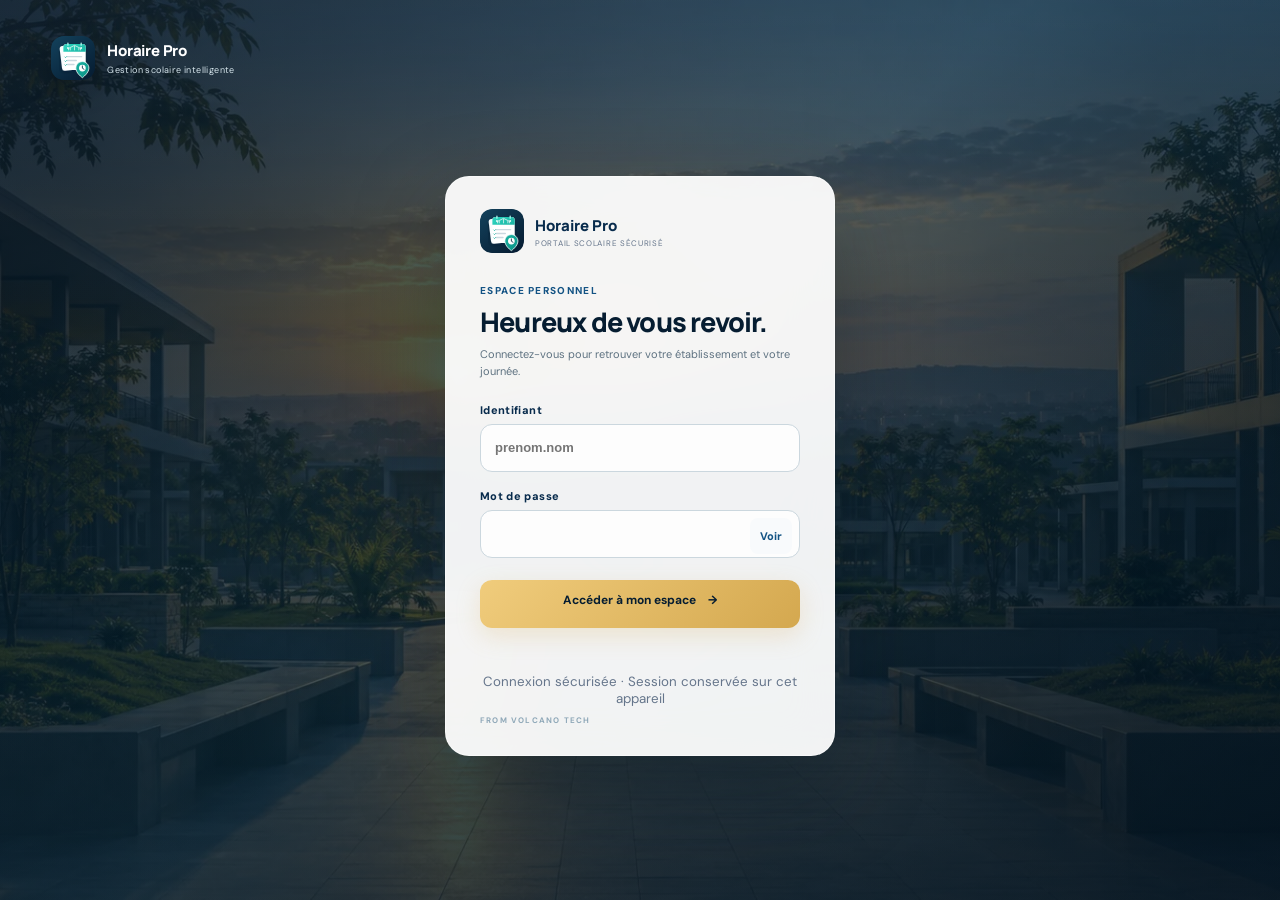
==== commit 2edd0d56: "Support Riziki account logins" ====
--- a/index.html
+++ b/index.html
@@ -387,6 +387,6 @@
   <script src="assets/platform.js?v=25" defer></script>
   <script src="assets/smart.js?v=25" defer></script>
   <script src="assets/intendance.js?v=26" defer></script>
-  <script src="assets/app.js?v=26" defer></script>
+  <script src="assets/app.js?v=27" defer></script>
 </body>
 </html>
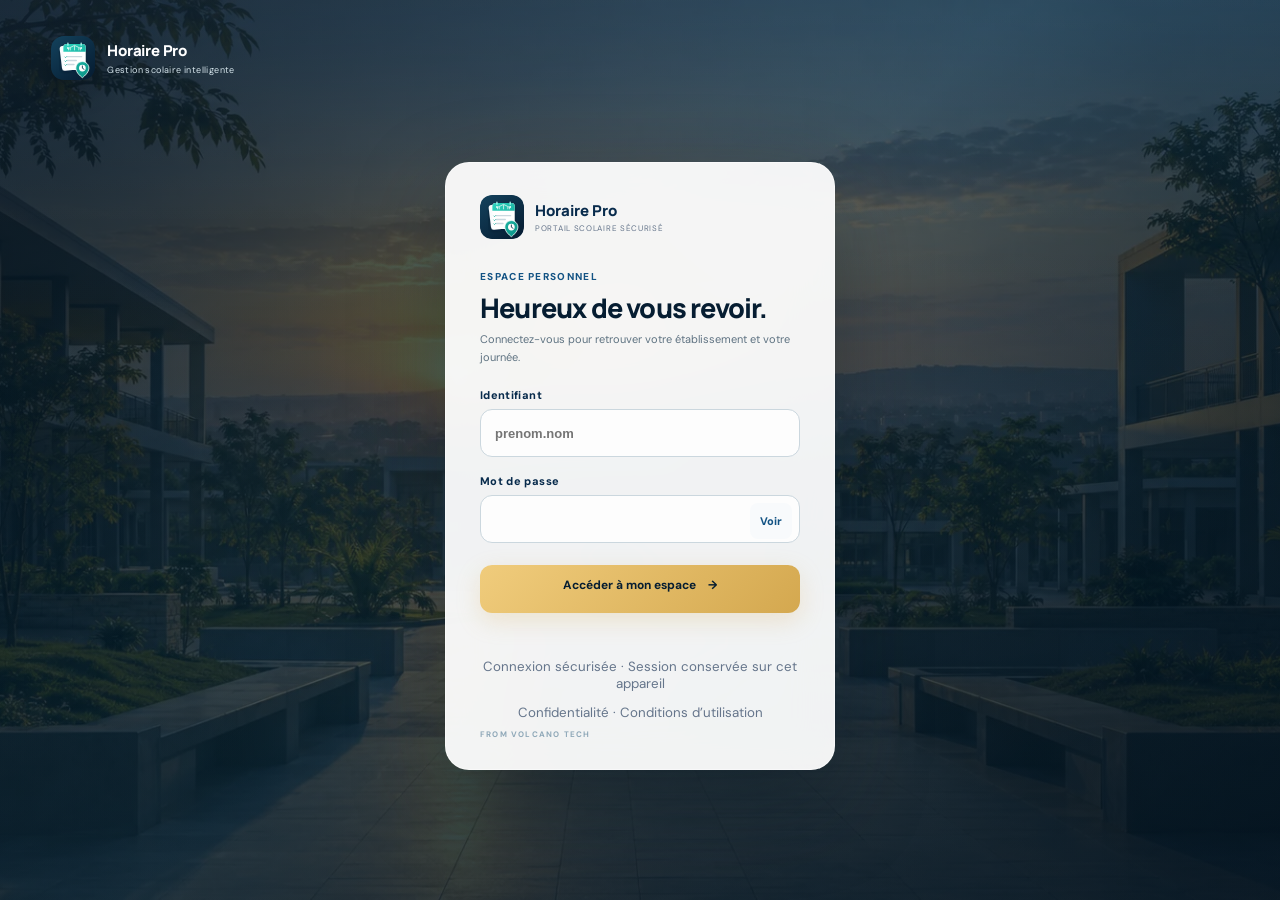
==== commit 727d0a43: "Prepare platform administration PWA release" ====
--- a/index.html
+++ b/index.html
@@ -27,9 +27,9 @@
     window.addEventListener("appinstalled", function () { window.__pwaInstallPrompt = null; });
   </script>
   <link rel="icon" href="assets/favicon.svg" type="image/svg+xml">
-  <link rel="manifest" href="manifest-v2.webmanifest">
-  <link rel="stylesheet" href="assets/styles.css?v=25">
-  <link rel="stylesheet" href="assets/intendance.css?v=26">
+  <link rel="manifest" href="manifest-v2.webmanifest?v=4">
+  <link rel="stylesheet" href="assets/styles.css?v=27">
+  <link rel="stylesheet" href="assets/intendance.css?v=27">
   <script type="application/ld+json">{"@context":"https://schema.org","@type":"SoftwareApplication","name":"Horaire Pro","url":"https://horairepro.de/","applicationCategory":"EducationalApplication","operatingSystem":"Web, Android, Windows, iOS","description":"Plateforme sécurisée de gestion des horaires scolaires et de l’intendance."}</script>
 </head>
 <body>
@@ -55,6 +55,7 @@
       <button class="primary-button wide login-button" type="submit">Accéder à mon espace <span>→</span></button>
       <div class="login-status" id="login-status" role="status" aria-live="polite"></div>
       <small class="privacy-note">Connexion sécurisée · Session conservée sur cet appareil</small>
+      <small class="privacy-note"><a href="confidentialite.html">Confidentialité</a> · <a href="conditions.html">Conditions d’utilisation</a></small>
       <small class="volcano-signature login-signature">From Volcano Tech</small>
     </form>
   </section>
@@ -88,6 +89,7 @@
         <a href="#stats" data-view="stats" data-management data-schedule-access><span>▥</span> Statistiques</a>
         <a href="#intendance" data-view="intendance" data-intendance hidden><span>◫</span> Intendance</a>
         <a href="#accounts" data-view="accounts" data-account-manager-only><span>◎</span> Comptes</a>
+        <a href="#platform-admin" data-view="platform-admin" data-system-admin-only hidden><span>◆</span> Plateforme</a>
         <a href="#history" data-view="history" data-history data-schedule-access><span>◴</span> Années et versions</a>
         <a href="#documents" data-view="documents" data-management data-schedule-access><span>▤</span> Documents officiels</a>
         <a href="#settings" data-view="settings"><span>⚙</span> Paramètres</a>
@@ -286,6 +288,21 @@
           <article class="panel audit-panel"><div class="panel-heading"><div><span class="eyebrow">Traçabilité</span><h3>Journal des actions</h3></div></div><div id="audit-list" class="activity-list"></div></article>
         </section>
 
+        <section class="view" id="view-platform-admin" data-system-admin-only hidden>
+          <div class="section-intro"><div><span class="eyebrow">Volcano Tech</span><h2>Centre d’administration Horaire Pro</h2><p>Établissements, abonnements, installations et publications depuis un seul espace sécurisé.</p></div><button class="secondary-ink-button" id="platform-refresh" type="button">Actualiser</button></div>
+          <div class="account-kpis platform-kpis" id="platform-kpis"></div>
+          <form class="panel smart-form membership-form" id="platform-school-form">
+            <div class="panel-heading"><div><span class="eyebrow">Nouveau client</span><h3>Créer un établissement</h3></div></div>
+            <div class="form-grid"><label>Nom officiel<input id="platform-school-name" required></label><label>Nom court<input id="platform-school-short-name" maxlength="20" required></label><label>Adresse<input id="platform-school-address"></label><label>Première année scolaire<input id="platform-school-year-label" placeholder="2027-2028"></label><label>Début<input id="platform-school-year-start" type="date"></label><label>Fin<input id="platform-school-year-end" type="date"></label></div>
+            <div class="form-actions"><button class="primary-button" type="submit">Créer et ouvrir l’établissement</button><span id="platform-school-status"></span></div>
+          </form>
+          <article class="panel">
+            <div class="account-toolbar"><input id="platform-school-search" type="search" placeholder="Rechercher une école…"><select id="platform-status-filter"><option value="">Tous les abonnements</option><option value="trial">Essai</option><option value="active">Actif</option><option value="grandfathered">Historique</option><option value="past_due">Paiement en retard</option><option value="suspended">Suspendu</option><option value="cancelled">Résilié</option></select><span id="platform-school-summary"></span></div>
+            <div id="platform-school-table" class="platform-admin-table"></div>
+          </article>
+          <div class="one-time-secret platform-secret" id="platform-activation-secret" hidden><span>Code d’activation — affiché une seule fois</span><div><code id="platform-activation-code"></code><button type="button" id="platform-copy-activation">Copier</button></div><small id="platform-activation-expiry"></small></div>
+        </section>
+
         <section class="view" id="view-history">
           <div class="section-intro"><div><span class="eyebrow">Conservation intégrale</span><h2>Années scolaires et versions</h2><p>Consultez les horaires publiés, archivés ou en préparation sans écraser l’historique.</p></div></div>
           <div id="year-tabs" class="year-tabs"></div>
@@ -359,7 +376,7 @@
           <div class="section-intro"><div><span class="eyebrow">Préférences</span><h2>Mon compte</h2><p>Personnalisez votre expérience et protégez votre accès.</p></div></div>
           <div class="settings-grid">
             <article class="panel profile-panel"><span class="profile-large" id="settings-avatar">U</span><h3 id="settings-name">Utilisateur</h3><p id="settings-role"></p><button class="secondary-ink-button" id="settings-install" type="button" hidden>Installer l’application</button><button class="secondary-ink-button" id="enable-notifications" type="button">Activer les notifications</button><button class="secondary-ink-button" id="export-calendar" type="button">Ajouter à mon calendrier</button></article>
-            <article class="panel lesson-alert-panel" id="lesson-alert-panel"><div class="panel-heading"><div><span class="eyebrow">Assistant ponctualité</span><h3>Alarme avant chaque cours</h3></div><span class="lesson-alert-state" id="lesson-alert-state">Inactive</span></div><p>Le téléphone vous prévient avant le début du cours. Lorsque Horaire Pro est ouvert, l’assistant annonce aussi le cours à voix haute.</p><label class="lesson-alert-toggle"><input id="lesson-alert-enabled" type="checkbox"><span></span><strong>Activer l’alarme de cours</strong></label><label>Délai avant le cours<select id="lesson-alert-lead"><option value="1">1 minute</option><option value="2" selected>2 minutes</option><option value="5">5 minutes</option><option value="10">10 minutes</option></select></label><label class="lesson-alert-toggle"><input id="lesson-alert-voice" type="checkbox" checked><span></span><strong>Annonce vocale quand l’application est ouverte</strong></label><small id="lesson-alert-detail">Disponible pour les comptes liés à un enseignant.</small></article>
+            <article class="panel lesson-alert-panel" id="lesson-alert-panel"><div class="panel-heading"><div><span class="eyebrow">Assistant ponctualité</span><h3>Alarme avant chaque cours</h3></div><span class="lesson-alert-state" id="lesson-alert-state">Inactive</span></div><p>Le téléphone vous prévient avant le début du cours. Lorsque Horaire Pro est ouvert, l’assistant annonce aussi le cours à voix haute.</p><label class="lesson-alert-toggle"><input id="lesson-alert-enabled" type="checkbox"><span></span><strong>Activer l’alarme de cours</strong></label><label>Délai avant le cours<select id="lesson-alert-lead"><option value="1">1 minute</option><option value="2" selected>2 minutes</option><option value="5">5 minutes</option><option value="10">10 minutes</option></select></label><label class="lesson-alert-toggle"><input id="lesson-alert-voice" type="checkbox" checked><span></span><strong>Annonce vocale quand l’application est ouverte</strong></label><button class="secondary-ink-button" id="lesson-alert-test" type="button">Tester le son et la voix</button><small id="lesson-alert-detail">Disponible pour les comptes liés à un enseignant.</small></article>
             <form class="panel smart-form" id="password-form"><div class="panel-heading"><div><span class="eyebrow">Sécurité</span><h3>Changer mon mot de passe</h3></div></div><label>Nouveau mot de passe<div class="password-field"><input id="new-password" type="password" minlength="10" autocomplete="new-password" required><button type="button" data-password-visibility="new-password" aria-label="Afficher le nouveau mot de passe">Voir</button></div></label><label>Confirmer le mot de passe<div class="password-field"><input id="confirm-password" type="password" minlength="10" autocomplete="new-password" required><button type="button" data-password-visibility="confirm-password" aria-label="Afficher la confirmation du mot de passe">Voir</button></div></label><p class="privacy-note">Vous pouvez conserver le mot de passe reçu et le remplacer ici quand vous le souhaitez.</p><button class="primary-button" type="submit">Mettre à jour</button><div id="password-status" class="login-status"></div></form>
           </div>
         </section>
@@ -377,16 +394,17 @@
 
   <dialog class="intendance-dialog" id="intendance-dialog"><form method="dialog" class="intendance-dialog-card" id="intendance-dialog-form"><header><div><span class="eyebrow" id="intendance-dialog-kicker">Intendance</span><h2 id="intendance-dialog-title">Nouvelle opération</h2></div><button type="button" id="intendance-dialog-close" aria-label="Fermer">×</button></header><div id="intendance-dialog-body"></div><div class="intendance-dialog-actions"><button class="secondary-ink-button" type="button" id="intendance-dialog-cancel">Annuler</button><button class="primary-button" type="submit" id="intendance-dialog-submit">Enregistrer</button></div><div class="login-status" id="intendance-dialog-status"></div></form></dialog>
 
-  <dialog class="pwa-install-dialog" id="pwa-install-dialog"><form method="dialog"><button class="pwa-install-close" type="submit" aria-label="Fermer">×</button><img src="assets/icon-pro-192.png" alt=""><span class="eyebrow">Application mobile</span><h2>Installer Horaire Pro</h2><p id="pwa-install-status">Chrome vérifie l’application et prépare l’installation sécurisée.</p><div class="pwa-install-progress"><i id="pwa-install-progress-bar"></i></div><small id="pwa-install-detail">Cette préparation peut prendre jusqu’à 30 secondes lors de la première installation.</small><button class="primary-button" id="pwa-install-confirm" type="button" disabled>Préparation par Chrome…</button></form></dialog>
+  <dialog class="pwa-install-dialog" id="pwa-install-dialog"><form method="dialog"><button class="pwa-install-close" type="submit" aria-label="Fermer">×</button><img src="assets/icon-pro-192.png" alt=""><span class="eyebrow">Application mobile</span><h2>Installer Horaire Pro</h2><p id="pwa-install-status">Installation gérée par votre navigateur</p><small id="pwa-install-detail">Le bouton ouvre directement la confirmation officielle dès qu’elle est disponible.</small><button class="primary-button" id="pwa-install-confirm" type="button">Vérifier maintenant</button></form></dialog>
 
   <aside class="lesson-alert-onboarding" id="lesson-alert-onboarding" hidden role="dialog" aria-modal="true" aria-labelledby="lesson-alert-onboarding-title"><div class="lesson-alert-onboarding-icon">◉</div><div><span class="eyebrow">Assistant ponctualité</span><h2 id="lesson-alert-onboarding-title">Ne manquez plus le début d’un cours</h2><p>Horaire Pro vous avertira automatiquement deux minutes avant chaque cours, même lorsque l’application est fermée.</p><small>Une seule autorisation est nécessaire sur ce téléphone.</small><div><button class="secondary-ink-button" id="lesson-alert-later" type="button">Plus tard</button><button class="primary-button" id="lesson-alert-approve" type="button">Autoriser les alertes</button></div></div></aside>
+  <aside class="lesson-alarm-ring" id="lesson-alarm-ring" hidden role="alertdialog" aria-modal="true" aria-labelledby="lesson-alarm-title"><div class="lesson-alarm-pulse"><span>◉</span></div><div class="lesson-alarm-card"><span class="eyebrow">Alarme de cours</span><h2 id="lesson-alarm-title">Cours imminent</h2><strong id="lesson-alarm-course">Votre cours</strong><p id="lesson-alarm-classes"></p><small>Cette alarme se répète chaque minute jusqu’à votre action.</small><div><button class="secondary-ink-button" id="lesson-alarm-snooze" type="button">Rappeler dans 1 minute</button><button class="primary-button" id="lesson-alarm-stop" type="button">Arrêter l’alarme</button></div></div></aside>
   <aside class="app-update-banner" id="app-update-banner" hidden role="status" aria-live="assertive"><span>↻</span><div><strong>Une nouvelle version est disponible</strong><small>Vos données sont conservées. Actualisez pour profiter des améliorations.</small></div><button type="button" id="apply-app-update">Mettre à jour maintenant</button><button type="button" id="dismiss-app-update" aria-label="Plus tard">×</button></aside>
   <div class="toast" id="toast" role="status" aria-live="polite"></div>
   <script src="assets/supabase.min.js" defer></script>
   <script src="config.js" defer></script>
-  <script src="assets/platform.js?v=25" defer></script>
-  <script src="assets/smart.js?v=25" defer></script>
-  <script src="assets/intendance.js?v=26" defer></script>
-  <script src="assets/app.js?v=27" defer></script>
+  <script src="assets/platform.js?v=26" defer></script>
+  <script src="assets/smart.js?v=29" defer></script>
+  <script src="assets/intendance.js?v=28" defer></script>
+  <script src="assets/app.js?v=30" defer></script>
 </body>
 </html>
--- a/assets/styles.css
+++ b/assets/styles.css
@@ -212,6 +212,7 @@
 .period-cell small { display: block; margin-top: 4px; color: var(--muted); font-size: 9px; line-height: 1.35; }
 .lesson { height: 100%; min-height: 73px; padding: 10px; border-left: 3px solid var(--navy-700); border-radius: 9px; background: var(--blue-100); }
 .lesson + .lesson { margin-top: 6px; }
+.lesson-stack{height:100%}.lesson-stack.has-overlap{height:auto;display:grid;gap:7px}.lesson-stack.has-overlap .lesson{height:auto;min-height:66px;margin-top:0;border-left-width:4px;box-shadow:0 4px 13px rgba(6,43,66,.08)}.overlap-cell{background:linear-gradient(135deg,rgba(227,245,249,.6),transparent)}.overlap-label{display:flex;align-items:center;justify-content:center;min-height:22px;padding:4px 7px;border-radius:7px;color:#fff;background:#a85d24;font-size:7px;font-weight:900;letter-spacing:.35px;text-align:center;text-transform:uppercase}.mobile-agenda-item.has-overlap{padding-bottom:16px}.mobile-agenda-lesson>.overlap-label{margin-bottom:7px}.mobile-agenda-lesson>.lesson+.lesson{margin-top:7px}
 .lesson strong { display: block; font-size: 12px; line-height: 1.3; }
 .lesson span { display: block; margin-top: 6px; color: var(--muted); font-size: 10px; line-height: 1.3; }
 .lesson.is-live { border-color: var(--gold); background: var(--gold-soft); box-shadow: inset 0 0 0 1px rgba(212,168,79,.28); }
@@ -478,6 +479,10 @@
 .workspace-choice-card{text-align:center}.choice-mark{width:58px;height:58px;display:grid;place-items:center;margin:0 auto 14px;border-radius:18px;color:var(--navy-950);background:linear-gradient(135deg,#f8db98,var(--gold));font:900 15px Manrope,sans-serif}.workspace-choices{display:grid;grid-template-columns:1fr 1fr;gap:12px;margin-top:22px}.workspace-choices button{display:grid;grid-template-columns:42px 1fr;gap:3px 10px;align-items:center;padding:16px;text-align:left;border:1px solid var(--line);border-radius:15px;color:var(--ink);background:var(--soft);cursor:pointer;transition:.2s}.workspace-choices button:hover{border-color:var(--navy-700);transform:translateY(-2px);box-shadow:var(--shadow-sm)}.workspace-choices button>span{grid-row:1/3;width:42px;height:42px;display:grid;place-items:center;border-radius:11px;color:#fff;background:var(--navy-700)}.workspace-choices strong{font-size:11px}.workspace-choices small{color:var(--muted);font-size:8px;line-height:1.35}.profile-panel #settings-role>small{display:block;margin-top:9px;color:var(--muted)}
 body.dark .day-journey,body.dark .journey-step,body.dark .account-kpis article,body.dark .account-toolbar select{color:var(--ink);background:var(--surface)}
 @media(max-width:900px){.account-kpis{grid-template-columns:repeat(2,1fr)}.account-toolbar{align-items:stretch;flex-wrap:wrap}.account-toolbar input{max-width:none;flex:1 1 100%}.account-toolbar span{margin-left:0}.day-journey{padding:15px}}
+
+.platform-admin-table{display:grid;gap:10px}.platform-school-row{display:grid;grid-template-columns:minmax(190px,1.5fr) minmax(150px,.8fr) repeat(3,minmax(92px,.55fr)) minmax(260px,1.25fr);gap:12px;align-items:center;padding:15px;border:1px solid var(--line);border-radius:13px;background:var(--surface)}.platform-school-row.header{padding:8px 15px;color:var(--muted);border:0;background:var(--soft);font-size:8px;font-weight:900;letter-spacing:.65px;text-transform:uppercase}.platform-school-row h4{margin:0 0 3px;font:800 12px Manrope,sans-serif}.platform-school-row small{display:block;color:var(--muted);font-size:8px}.platform-school-row strong.metric{font:800 15px Manrope,sans-serif;text-align:center}.platform-subscription{display:grid;grid-template-columns:1fr 1fr;gap:6px}.platform-subscription select,.platform-subscription input{width:100%;padding:8px;border:1px solid var(--line);border-radius:8px;color:var(--ink);background:var(--surface);font-size:8px}.platform-row-actions{display:flex;flex-wrap:wrap;gap:6px;grid-column:1/-1;justify-content:flex-end}.platform-row-actions button{padding:8px 10px;border:1px solid var(--line);border-radius:8px;color:var(--navy-700);background:var(--surface);font-size:8px;font-weight:800;cursor:pointer}.platform-row-actions button.primary{color:#fff;border-color:var(--navy-700);background:var(--navy-700)}.platform-secret{position:fixed;right:22px;bottom:22px;z-index:120;width:min(460px,calc(100vw - 44px));box-shadow:0 25px 80px rgba(3,21,34,.32)}.platform-secret small{display:block;margin-top:8px;color:var(--muted)}
+@media(max-width:1100px){.platform-admin-table{overflow-x:auto}.platform-school-row{min-width:940px}}
+.legal-page{width:min(760px,calc(100% - 36px));margin:40px auto;padding:32px;border:1px solid var(--line);border-radius:22px;background:var(--surface);box-shadow:var(--shadow)}.legal-page>a{color:var(--teal);font-weight:800;text-decoration:none}.legal-page h1{margin:28px 0 18px;font:900 clamp(28px,5vw,44px) Manrope,sans-serif;color:var(--navy-950)}.legal-page h2{margin:25px 0 8px;font:800 17px Manrope,sans-serif}.legal-page p{color:var(--muted);line-height:1.75}.legal-page small{display:block;margin-top:28px;color:var(--muted)}
 @media(max-width:640px){.account-kpis{grid-template-columns:1fr 1fr;gap:8px}.account-kpis article{padding:12px}.workspace-choices{grid-template-columns:1fr}.credential-reset{align-items:stretch;flex-direction:column}.credential-reset button{width:100%}.intelligent-focus>div{width:calc(100% - 55px)}}
 
 /* Role-specific mobile application shell */
@@ -519,3 +524,7 @@
 @media(max-width:900px){.jp-directory-days{grid-template-columns:repeat(4,minmax(0,1fr))}}
 @media(max-width:560px){.jp-directory{padding:15px}.jp-directory-head{display:grid}.jp-directory-head>strong{justify-self:start}.jp-directory-days{grid-template-columns:repeat(2,minmax(0,1fr))}.jp-directory-days button{min-height:58px}.lesson-alert-panel{grid-column:1/-1}}
 .lesson-alert-onboarding{position:fixed;inset:0;z-index:10020;background:rgba(6,16,34,.68);backdrop-filter:blur(10px);display:grid;place-items:center;padding:20px}.lesson-alert-onboarding[hidden]{display:none}.lesson-alert-onboarding>div:last-child{width:min(480px,100%);border-radius:24px;background:var(--surface,#fff);color:var(--ink);padding:28px;box-shadow:0 28px 80px rgba(0,0,0,.32)}.lesson-alert-onboarding-icon{position:absolute;top:calc(50% - 208px);width:58px;height:58px;border-radius:18px;display:grid;place-items:center;background:linear-gradient(135deg,#2563eb,#06b6d4);color:#fff;font-size:1.5rem;box-shadow:0 12px 30px rgba(37,99,235,.35)}.lesson-alert-onboarding h2{margin:9px 0 10px;font-size:1.55rem;line-height:1.12}.lesson-alert-onboarding p{margin:0 0 8px;color:var(--muted);line-height:1.55}.lesson-alert-onboarding small{color:var(--muted)}.lesson-alert-onboarding>div:last-child>div{display:flex;justify-content:flex-end;gap:10px;margin-top:22px}@media(max-width:560px){.lesson-alert-onboarding{align-items:end;padding:12px}.lesson-alert-onboarding>div:last-child{border-radius:24px 24px 18px 18px;padding:23px 19px}.lesson-alert-onboarding-icon{top:auto;bottom:278px}.lesson-alert-onboarding>div:last-child>div{display:grid;grid-template-columns:1fr 1.35fr}.lesson-alert-onboarding button{padding-inline:10px}}
+
+/* Alarme de cours répétitive */
+.lesson-alarm-ring{position:fixed;inset:0;z-index:10040;display:grid;place-items:center;padding:20px;background:radial-gradient(circle at 50% 35%,rgba(14,165,233,.28),rgba(5,15,31,.88) 52%);backdrop-filter:blur(13px)}.lesson-alarm-ring[hidden]{display:none}.lesson-alarm-card{position:relative;width:min(480px,100%);padding:74px 28px 28px;border:1px solid rgba(255,255,255,.18);border-radius:28px;background:var(--surface,#fff);box-shadow:0 35px 100px rgba(0,0,0,.45);text-align:center}.lesson-alarm-card h2{margin:7px 0 13px;color:var(--navy-950);font:850 28px Manrope,sans-serif}.lesson-alarm-card>strong{display:block;color:#087388;font:850 19px Manrope,sans-serif}.lesson-alarm-card p{margin:8px 0;color:var(--muted);font-weight:750}.lesson-alarm-card small{display:block;margin:16px auto;color:var(--muted)}.lesson-alarm-card>div{display:grid;grid-template-columns:1fr 1fr;gap:10px;margin-top:20px}.lesson-alarm-pulse{position:absolute;z-index:1;top:calc(50% - 245px);width:82px;height:82px;display:grid;place-items:center;border-radius:28px;color:#fff;background:linear-gradient(135deg,#0284c7,#06b6d4);box-shadow:0 0 0 0 rgba(14,165,233,.6);animation:alarmPulse 1.3s infinite}.lesson-alarm-pulse span{font-size:34px}.lesson-alarm-ring:not([hidden]) .lesson-alarm-card{animation:alarmRise .32s ease-out}@keyframes alarmPulse{70%{box-shadow:0 0 0 24px rgba(14,165,233,0)}100%{box-shadow:0 0 0 0 rgba(14,165,233,0)}}@keyframes alarmRise{from{opacity:0;transform:translateY(18px) scale(.97)}}
+@media(max-width:560px){.lesson-alarm-ring{align-items:end;padding:12px}.lesson-alarm-card{padding:66px 18px 22px;border-radius:26px 26px 18px 18px}.lesson-alarm-pulse{top:auto;bottom:312px}.lesson-alarm-card>div{grid-template-columns:1fr}.lesson-alarm-card h2{font-size:24px}}
--- a/assets/intendance.css
+++ b/assets/intendance.css
@@ -32,3 +32,11 @@
 @media(max-width:760px){.inventory-guide{padding:12px}.forecast-explainer{gap:6px;padding:12px}.forecast-explainer span,.forecast-explainer strong{padding:8px;font-size:8px}.report-command{padding:13px}.report-filters{display:grid;grid-template-columns:1fr 1fr}.report-filters label{min-width:0}.report-filters select,.report-filters input,.report-filters button,.report-filters .int-readonly-pill{width:100%}.report-filters button:last-child{grid-column:1/-1}.report-exports{display:grid;grid-template-columns:1fr}.report-exports button{width:100%}.report-preview{margin:0 -13px;border-radius:0}.business-document{transform-origin:top left}.inventory-count-line{grid-template-columns:1fr 1fr}.inventory-count-name{grid-column:1/-1}}
 .intendance-tabs .intendance-refresh-tab{margin-left:auto;color:#0b7180;background:rgba(11,113,128,.08)}.intendance-tabs .intendance-refresh-tab:hover{color:#fff;background:#0b7180}
 @media print{.business-document{min-width:0;padding:0}.report-command,.report-exports{display:none!important}.report-preview{overflow:visible;box-shadow:none}}
+
+/* Registres métier et patrimoine par local */
+.int-kpi{display:grid;grid-template-columns:1fr;justify-items:center;text-align:center}.int-kpi>span{margin:0}.int-kpi>div{width:100%;text-align:center}.dashboard-module-kpis>div,.business-kpis>div{text-align:center}
+.int-register-explainer{display:flex;align-items:center;gap:10px;margin-bottom:10px;padding:11px 13px;border:1px solid #cde5df;border-radius:13px;background:#f3faf8}.int-register-explainer strong{color:var(--navy-950);font:800 10px Manrope,sans-serif;white-space:nowrap}.int-register-explainer span{color:var(--muted);font-size:9px;line-height:1.45}
+.int-register-table{min-width:1180px}.int-mobile-story{display:grid;gap:7px;margin:10px 0}.int-mobile-story span{display:grid;grid-template-columns:105px 1fr;gap:8px;color:var(--navy-900);font-size:9px}.int-mobile-story b{color:var(--muted);font-size:7px;text-transform:uppercase;letter-spacing:.4px}
+.int-pagination{display:flex;align-items:center;justify-content:space-between;gap:12px;margin-top:12px;padding:9px 11px;border:1px solid var(--line);border-radius:12px;background:var(--surface)}.int-pagination>span,.int-page-summary{color:var(--muted);font-size:9px}.int-pagination>div{display:flex;align-items:center;gap:8px}.int-pagination strong{font-size:9px}.int-pagination button{width:32px;height:30px;border:1px solid var(--line);border-radius:8px;background:var(--surface);color:var(--navy-900);font-weight:900}.int-pagination button:disabled{opacity:.35}.int-page-summary{margin-top:10px;text-align:right}
+.asset-location-summary{display:grid;grid-template-columns:repeat(auto-fit,minmax(120px,1fr));gap:8px;margin-bottom:10px}.asset-location-summary button{display:grid;place-items:center;gap:2px;min-height:64px;padding:8px;border:1px solid var(--line);border-radius:12px;background:var(--surface);color:var(--navy-900)}.asset-location-summary strong{font:850 18px Manrope,sans-serif;color:var(--int-teal)}.asset-location-summary span{font-size:8px;text-align:center}
+@media(max-width:760px){.int-register-explainer{align-items:flex-start;flex-direction:column}.int-pagination{align-items:stretch;flex-direction:column}.int-pagination>div{justify-content:space-between}.int-mobile-story span{grid-template-columns:90px 1fr}}
